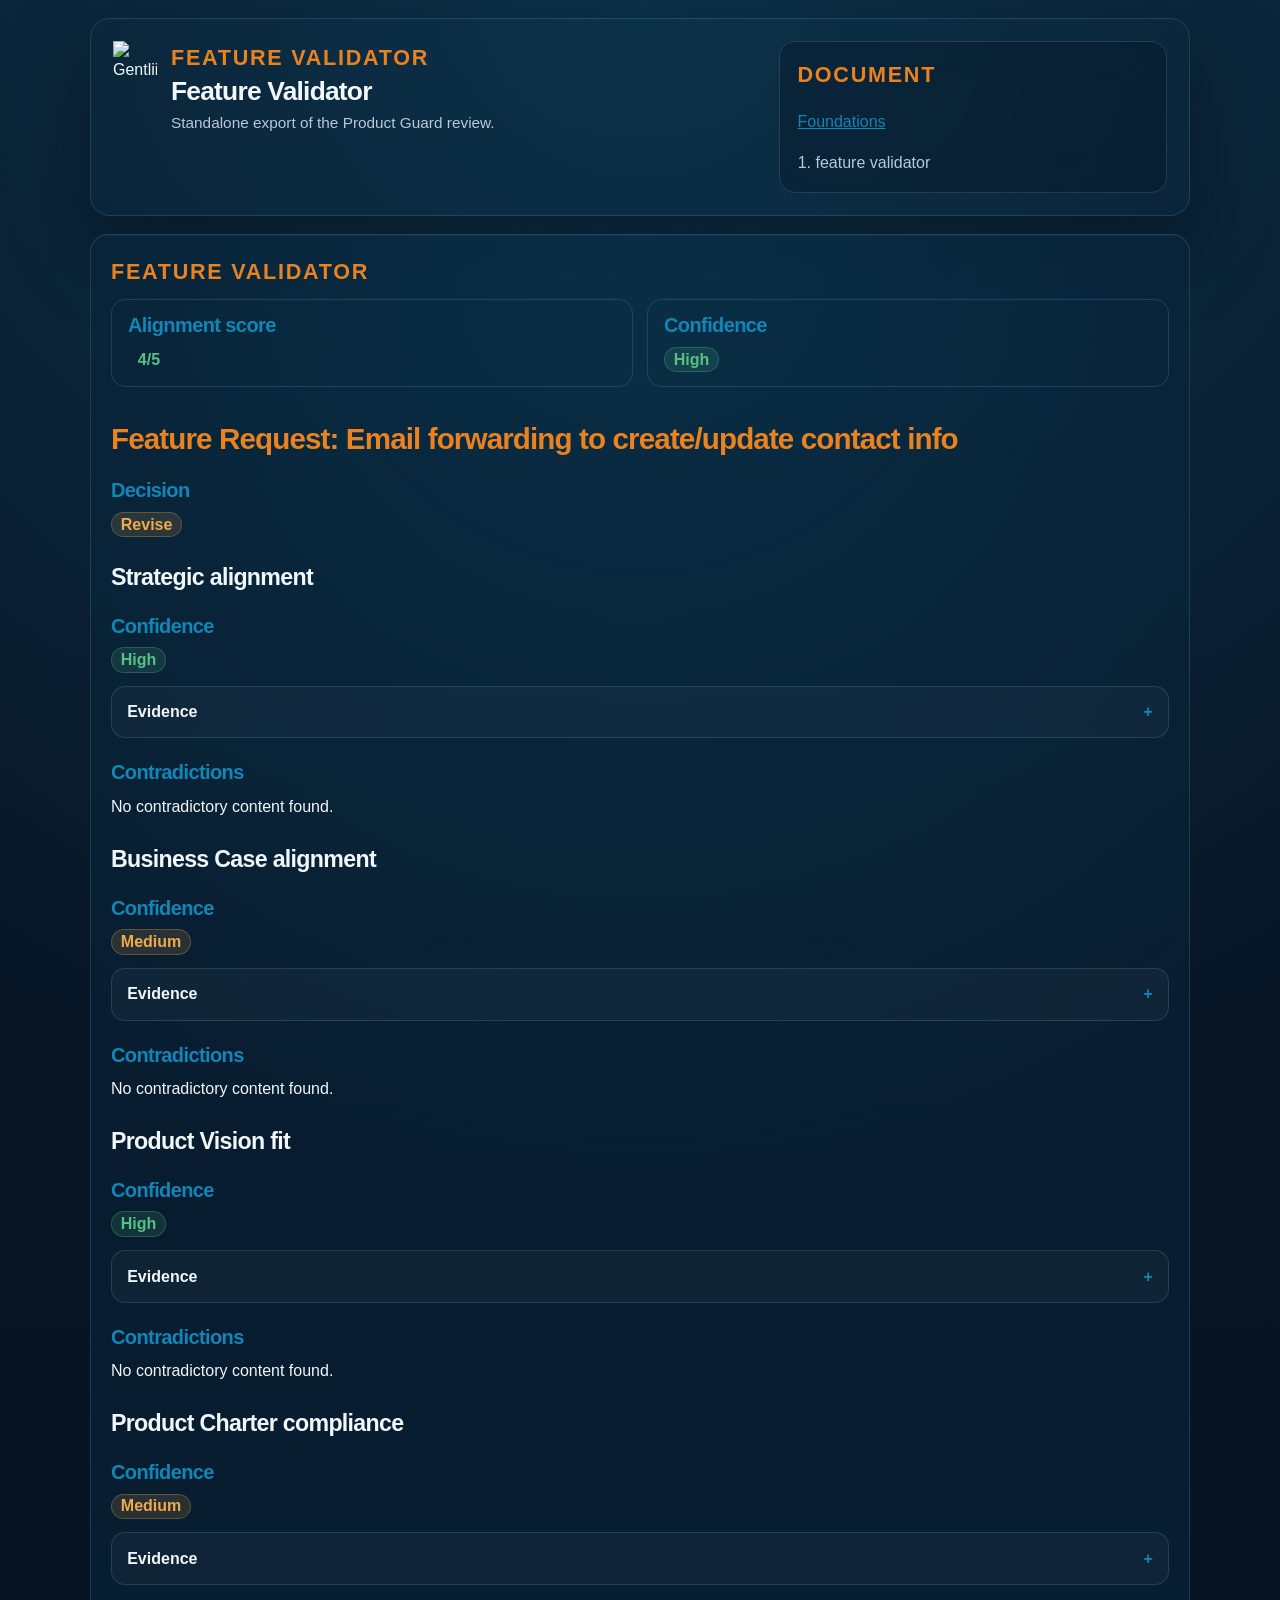
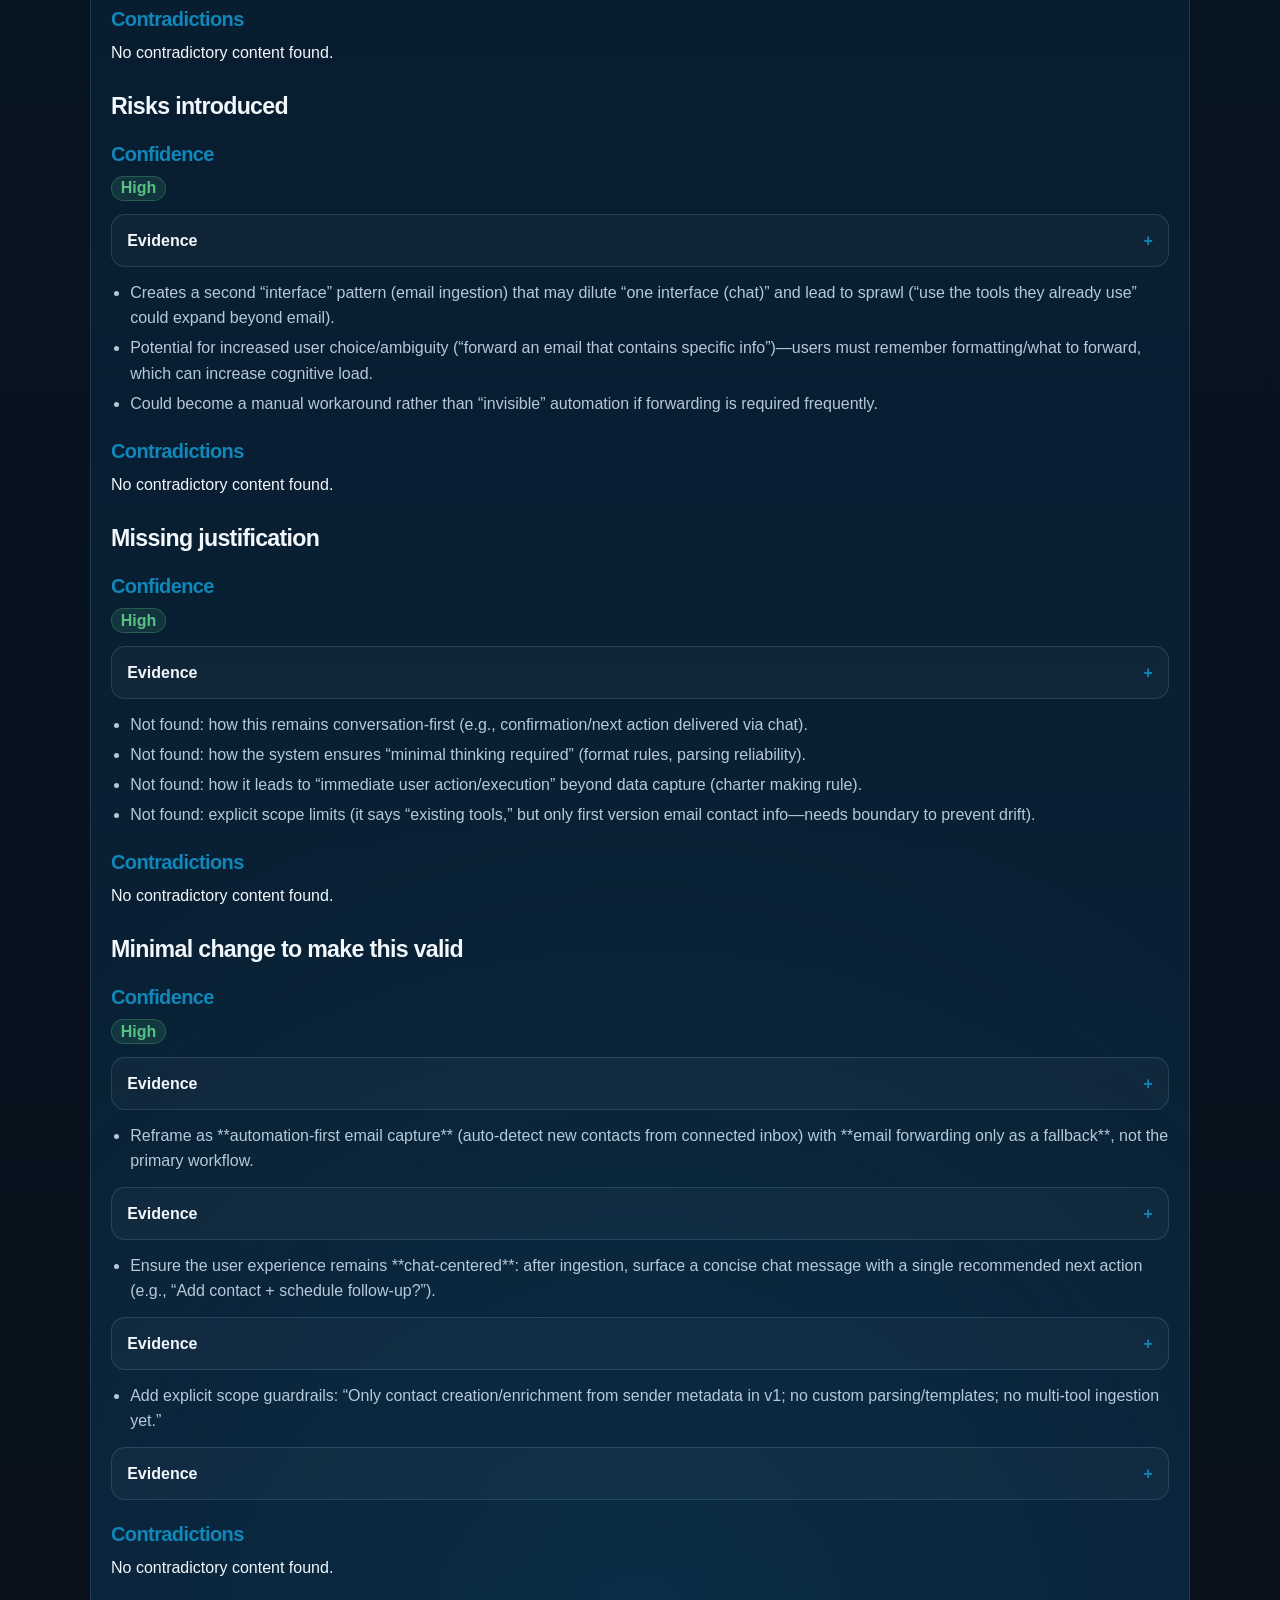
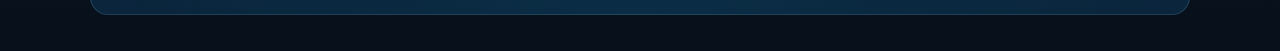
==== product-definitions/product-description/feature-validator.html @ f67a5829 "Added Feature validation" ====
<!DOCTYPE html>
<html lang="en">
<head>
  <meta charset="utf-8" />
  <meta name="viewport" content="width=device-width, initial-scale=1" />
  <title>Feature Validator</title>
  <link rel="icon" href="logo.png" />
  <link rel="stylesheet" href="styles.css" />
</head>
<body>
  <div class="app-shell">
    <header class="page-header">
      <div class="brand-block">
        <img class="brand-logo" src="logo.png" alt="Gentlii logo" />
        <div>
          <div class="brand-kicker">Feature Validator</div>
          <h1 class="brand-title">Feature Validator</h1>
          <p class="brand-subtitle">Standalone export of the Product Guard review.</p>
        </div>
      </div>
      <nav class="doc-nav" aria-label="Document navigation">
        <div class="panel-eyebrow">Document</div>
        <p><a href="index.html">Foundations</a></p>
        <ol class="doc-nav-list">
          <li><a href="#feature-validator">feature validator</a></li>
        </ol>
      </nav>
    </header>
    <main class="page">
      <section class="doc-card" id="feature-validator">
        <div class="panel-eyebrow">feature validator</div>
        <div class="doc-content">
          <div class="doc-dual-section-grid"><section class="doc-side-section"><h3>Alignment score</h3><p class="metric-line"><span class="metric-value metric-pill score-pill score-4">4/5</span></p></section><section class="doc-side-section"><h3>Confidence</h3><p class="metric-line"><span class="metric-value metric-pill metric-high">High</span></p></section></div>
          <h1>Feature Request: Email forwarding to create/update contact info</h1>
          <h3>Decision</h3>
          <p class="metric-line"><span class="metric-value metric-pill metric-medium">Revise</span></p>
          <h2>Strategic alignment</h2>
          <h3>Confidence</h3>
          <p class="metric-line"><span class="metric-value metric-pill metric-high">High</span></p>
          <details class="evidence-accordion"><summary>Evidence</summary><div class="evidence-body"><p>Strategy emphasizes “Automation by default” and removing “dashboards/navigation and manual updating,” aiming for “automatic capture/logging.” The feature enables input via an existing daily tool (email) “instead of having to go to the CRM system (and possibly login).”</p></div></details>
          <h3>Contradictions</h3>
          <p>No contradictory content found.</p>
          <h2>Business Case alignment</h2>
          <h3>Confidence</h3>
          <p class="metric-line"><span class="metric-value metric-pill metric-medium">Medium</span></p>
          <details class="evidence-accordion"><summary>Evidence</summary><div class="evidence-body"><p>Business case targets “daily usage/adoption,” “minimizes training/onboarding,” and reducing “manual/admin overhead.” Email forwarding reduces friction and avoids “after work” CRM updates by capturing contact info without logging into CRM.</p></div></details>
          <h3>Contradictions</h3>
          <p>No contradictory content found.</p>
          <h2>Product Vision fit</h2>
          <h3>Confidence</h3>
          <p class="metric-line"><span class="metric-value metric-pill metric-high">High</span></p>
          <details class="evidence-accordion"><summary>Evidence</summary><div class="evidence-body"><p>Vision includes “automatic activity capture/logging (emails, calls)” and “automation by default: zero/near-zero data entry.” Extracting “contact info from mail senders” is consistent with automatic capture from email.</p></div></details>
          <h3>Contradictions</h3>
          <p>No contradictory content found.</p>
          <h2>Product Charter compliance</h2>
          <h3>Confidence</h3>
          <p class="metric-line"><span class="metric-value metric-pill metric-medium">Medium</span></p>
          <details class="evidence-accordion"><summary>Evidence</summary><div class="evidence-body"><p>Charter says “conversation-first interface as the default/primary mode” and “One interface (chat).” Email forwarding introduces an additional interaction surface outside chat, even if it reduces friction. Charter also says “system should capture and update data without asking the user to do manual entry,” which this supports (forwarding is a lightweight action, not field-filling).</p></div></details>
          <h3>Contradictions</h3>
          <p>No contradictory content found.</p>
          <h2>Risks introduced</h2>
          <h3>Confidence</h3>
          <p class="metric-line"><span class="metric-value metric-pill metric-high">High</span></p>
          <details class="evidence-accordion"><summary>Evidence</summary><div class="evidence-body"><p>Not explicitly covered in artifacts; risks inferred from the request’s mechanism and charter boundaries.</p></div></details>
          <ul><li>Creates a second “interface” pattern (email ingestion) that may dilute “one interface (chat)” and lead to sprawl (“use the tools they already use” could expand beyond email).</li><li>Potential for increased user choice/ambiguity (“forward an email that contains specific info”)—users must remember formatting/what to forward, which can increase cognitive load.</li><li>Could become a manual workaround rather than “invisible” automation if forwarding is required frequently.</li></ul>
          <h3>Contradictions</h3>
          <p>No contradictory content found.</p>
          <h2>Missing justification</h2>
          <h3>Confidence</h3>
          <p class="metric-line"><span class="metric-value metric-pill metric-high">High</span></p>
          <details class="evidence-accordion"><summary>Evidence</summary><div class="evidence-body"><p>The request lacks details needed to confirm it reduces cognitive load and stays within boundaries:</p></div></details>
          <ul><li>Not found: how this remains conversation-first (e.g., confirmation/next action delivered via chat).</li><li>Not found: how the system ensures “minimal thinking required” (format rules, parsing reliability).</li><li>Not found: how it leads to “immediate user action/execution” beyond data capture (charter making rule).</li><li>Not found: explicit scope limits (it says “existing tools,” but only first version email contact info—needs boundary to prevent drift).</li></ul>
          <h3>Contradictions</h3>
          <p>No contradictory content found.</p>
          <h2>Minimal change to make this valid</h2>
          <h3>Confidence</h3>
          <p class="metric-line"><span class="metric-value metric-pill metric-high">High</span></p>
          <details class="evidence-accordion"><summary>Evidence</summary><div class="evidence-body"><p>Based on charter decision rules and vision features (conversation-first, actions, automation).</p></div></details>
          <ul><li>Reframe as **automation-first email capture** (auto-detect new contacts from connected inbox) with **email forwarding only as a fallback**, not the primary workflow.</li></ul>
          <details class="evidence-accordion"><summary>Evidence</summary><div class="evidence-body"><p>“Automation by default… system should just capture stuff, not ask”; “CRM becomes ‘invisible’… stays out of the way.”</p></div></details>
          <ul><li>Ensure the user experience remains **chat-centered**: after ingestion, surface a concise chat message with a single recommended next action (e.g., “Add contact + schedule follow-up?”).</li></ul>
          <details class="evidence-accordion"><summary>Evidence</summary><div class="evidence-body"><p>“One interface (chat) / One output (next action)”; “execute actions quickly via chat commands.”</p></div></details>
          <ul><li>Add explicit scope guardrails: “Only contact creation/enrichment from sender metadata in v1; no custom parsing/templates; no multi-tool ingestion yet.”</li></ul>
          <details class="evidence-accordion"><summary>Evidence</summary><div class="evidence-body"><p>“Scope discipline: ‘Not trying to boil the ocean here’”; “reduce choices.”</p></div></details>
          <h3>Contradictions</h3>
          <p>No contradictory content found.</p>
        </div>
      </section>
    </main>
  </div>
</body>
</html>
---- product-definitions/product-description/styles.css ----
:root {
  --bg: #071423;
  --surface: rgba(8, 28, 46, 0.82);
  --surface-strong: rgba(10, 34, 55, 0.96);
  --text: #f2f7fb;
  --muted: #b7c9d8;
  --accent: #1186b8ff;
  --accent-bright: #e9821f;
  --accent-soft: rgba(17, 134, 184, 0.12);
  --accent-faint: rgba(17, 134, 184, 0.08);
  --border: rgba(125, 175, 205, 0.2);
  --shadow: 0 32px 80px rgba(0, 0, 0, 0.34);
}

* {
  box-sizing: border-box;
}

html {
  scroll-behavior: smooth;
}

body {
  margin: 0;
  min-height: 100vh;
  background: #071423;
  background-image:
    radial-gradient(circle at top, rgba(17, 134, 184, 0.22), transparent 36%),
    linear-gradient(180deg, #0a1a2b 0%, #071423 42%, #08111b 100%);
  color: var(--text);
  font-family: "Söhne", "Inter", "Avenir Next", "Helvetica Neue", "Segoe UI", sans-serif;
  font: 16px/1.6 "Söhne", "Inter", "Avenir Next", "Helvetica Neue", "Segoe UI", sans-serif;
}

a {
  color: var(--accent);
}

.app-shell {
  width: min(1100px, calc(100% - 32px));
  margin: 18px auto 36px;
}

.page-header {
  display: grid;
  grid-template-columns: minmax(0, 1.5fr) minmax(240px, 0.9fr);
  gap: 18px;
  padding: 22px;
  border: 1px solid var(--border);
  border-radius: 20px;
  box-shadow: var(--shadow);
}

.brand-block {
  display: flex;
  gap: 14px;
  align-items: flex-start;
}

.brand-logo {
  width: 44px;
  height: 44px;
  flex: 0 0 44px;
  display: block;
  object-fit: contain;
}

.brand-kicker,
.panel-eyebrow {
  color: var(--accent-bright);
  font-size: 1.35rem;
  font-weight: 700;
  text-transform: uppercase;
  letter-spacing: 0.08em;
}

.brand-title {
  margin: 2px 0 6px;
  font-size: 1.65rem;
  line-height: 1.05;
  letter-spacing: -0.03em;
  font-weight: 750;
}

.brand-subtitle {
  margin: 0;
  max-width: 54ch;
  color: var(--muted);
  font-size: 0.96rem;
}

.doc-nav {
  padding: 16px 18px;
  border: 1px solid var(--border);
  border-radius: 16px;
  background: rgba(7, 20, 35, 0.32);
  backdrop-filter: blur(18px);
}

.doc-nav-list {
  margin: 10px 0 0;
  padding-left: 18px;
  display: grid;
  gap: 8px;
  color: var(--muted);
}

.doc-nav-list a {
  text-decoration: none;
  color: inherit;
}

.doc-nav-list a:hover,
.doc-nav-list a:focus-visible {
  color: var(--text);
}

.page {
  padding-top: 18px;
  display: grid;
  gap: 14px;
}

.doc-card {
  padding: 20px;
  border: 1px solid var(--border);
  border-radius: 18px;
  background:
    radial-gradient(circle at top, rgba(17, 134, 184, 0.16), transparent 32%),
    radial-gradient(circle at bottom, rgba(17, 134, 184, 0.12), transparent 28%),
    linear-gradient(180deg, var(--surface) 0%, var(--surface-strong) 100%);
  box-shadow: inset 0 1px 0 rgba(255, 255, 255, 0.04);
}

.doc-content {
  margin-top: 10px;
}

.doc-dual-section-grid {
  display: grid;
  grid-template-columns: repeat(2, minmax(0, 1fr));
  gap: 14px;
  margin: 0 0 0.82rem;
}

.doc-side-section {
  padding: 14px 16px;
  border: 1px solid var(--border);
  border-radius: 14px;
}

.doc-side-section h3 {
  margin-top: 0;
}

.doc-side-section p:last-child,
.doc-side-section ol:last-child,
.doc-side-section ul:last-child,
.doc-side-section blockquote:last-child {
  margin-bottom: 0;
}

.metric-line {
  margin: 0 0 0.82rem;
}

.score-callout {
  display: inline-flex;
  align-items: baseline;
  gap: 0.75rem;
  margin: 0 0 0.95rem;
  padding: 0.85rem 1rem;
  border: 1px solid rgba(17, 134, 184, 0.32);
  border-radius: 16px;
  background: linear-gradient(135deg, rgba(17, 134, 184, 0.16), rgba(233, 130, 31, 0.12));
  box-shadow: inset 0 1px 0 rgba(255, 255, 255, 0.05);
}

.score-label {
  color: var(--muted);
  font-size: 0.9rem;
  font-weight: 650;
  text-transform: uppercase;
  letter-spacing: 0.08em;
}

.score-value {
  font-size: 1.8rem;
  line-height: 1;
  font-weight: 780;
  letter-spacing: -0.04em;
}

.score-1,
.score-2 {
  color: #e06464;
}

.score-3 {
  color: #f0a94b;
}

.score-4,
.score-5 {
  color: #57c084;
}

.evidence-accordion {
  margin: 0 0 0.82rem;
  border: 1px solid var(--border);
  border-radius: 14px;
  background: rgba(255, 255, 255, 0.03);
  overflow: hidden;
}

.evidence-accordion summary {
  cursor: pointer;
  list-style: none;
  padding: 0.78rem 0.95rem;
  font-weight: 650;
  color: var(--text);
}

.evidence-accordion summary::-webkit-details-marker {
  display: none;
}

.evidence-accordion summary::after {
  content: "+";
  float: right;
  color: var(--accent);
  font-weight: 700;
}

.evidence-accordion[open] summary::after {
  content: "−";
}

.evidence-body {
  padding: 0 0.95rem 0.82rem;
}

.evidence-body p:last-child {
  margin-bottom: 0;
}

.metric-value {
  font-weight: 700;
}

.metric-pill {
  display: inline-flex;
  align-items: center;
  padding: 0.18rem 0.55rem;
  border-radius: 999px;
  border: 1px solid transparent;
  line-height: 1.1;
}

.metric-high {
  color: #57c084;
  background: rgba(87, 192, 132, 0.14);
  border-color: rgba(87, 192, 132, 0.28);
}

.metric-medium {
  color: #f0a94b;
  background: rgba(240, 169, 75, 0.14);
  border-color: rgba(240, 169, 75, 0.28);
}

.metric-low {
  color: #e06464;
  background: rgba(224, 100, 100, 0.14);
  border-color: rgba(224, 100, 100, 0.28);
}

.doc-content h1,
.doc-content h2,
.doc-content h3,
.doc-content h4,
.doc-content h5,
.doc-content h6 {
  margin: 1.15em 0 0.45em;
  line-height: 1.18;
  letter-spacing: -0.03em;
  font-weight: 720;
}

.doc-content h1 {
  font-size: 1.85rem;
  color: var(--accent-bright);
}

.doc-content h2 {
  font-size: 1.45rem;
}

.doc-content h3,
.doc-content h4,
.doc-content h5,
.doc-content h6 {
  font-size: 1.25rem;
  color: var(--accent);
}

.doc-content h1:first-child,
.doc-content h2:first-child,
.doc-content h3:first-child {
  margin-top: 0;
}

.doc-content p,
.doc-content ol,
.doc-content ul,
.doc-content blockquote {
  margin: 0 0 0.82rem;
}

.doc-content p {
  color: var(--text);
}

.doc-content ol,
.doc-content ul {
  padding-left: 1.2rem;
  color: var(--muted);
}

.doc-content li + li {
  margin-top: 0.28rem;
}

.doc-content blockquote {
  padding: 0.05rem 0 0.05rem 0.9rem;
  border-left: 3px solid var(--accent);
  color: var(--text);
  background: transparent;
}

.doc-content hr {
  border: 0;
  border-top: 1px solid var(--border);
  margin: 1.2rem 0;
}

@media (max-width: 860px) {
  .page-header {
    grid-template-columns: 1fr;
  }

  .app-shell {
    width: min(100% - 20px, 1100px);
    margin-top: 10px;
  }

  .doc-dual-section-grid {
    grid-template-columns: 1fr;
  }
}
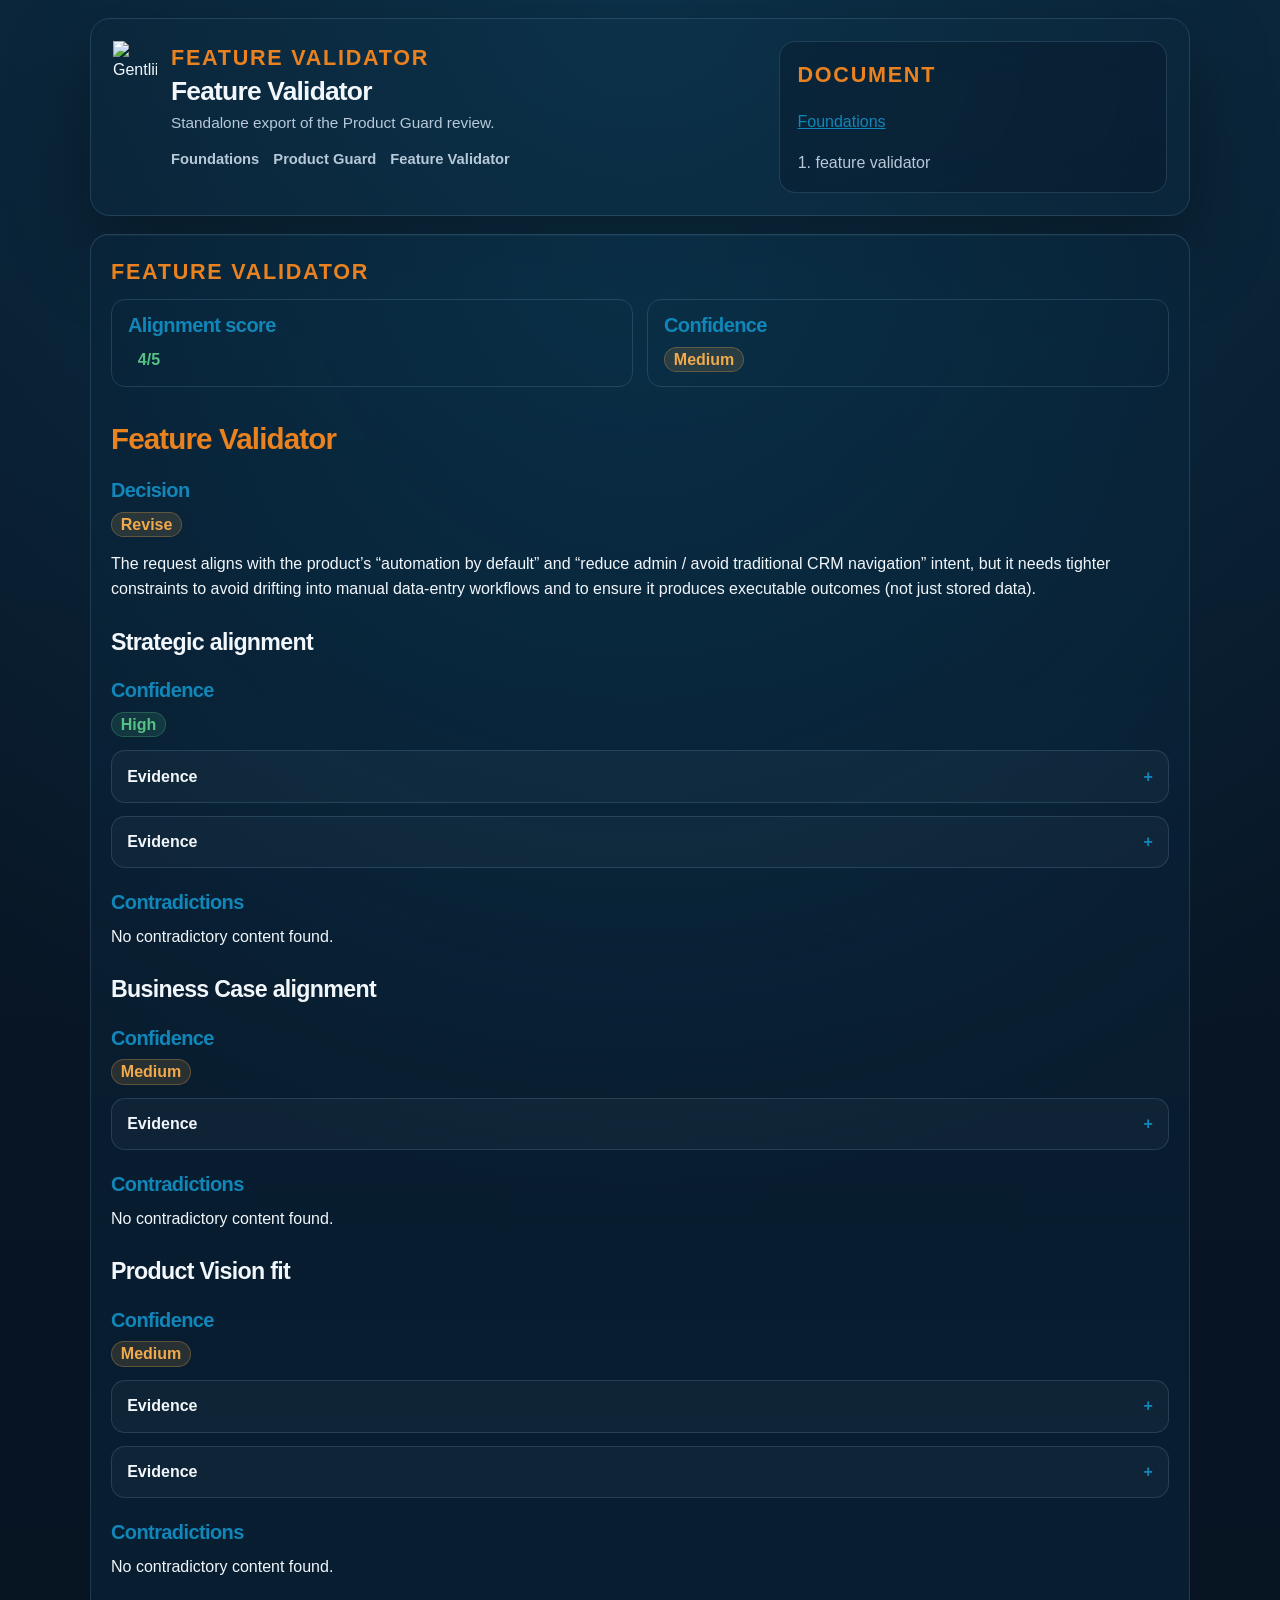
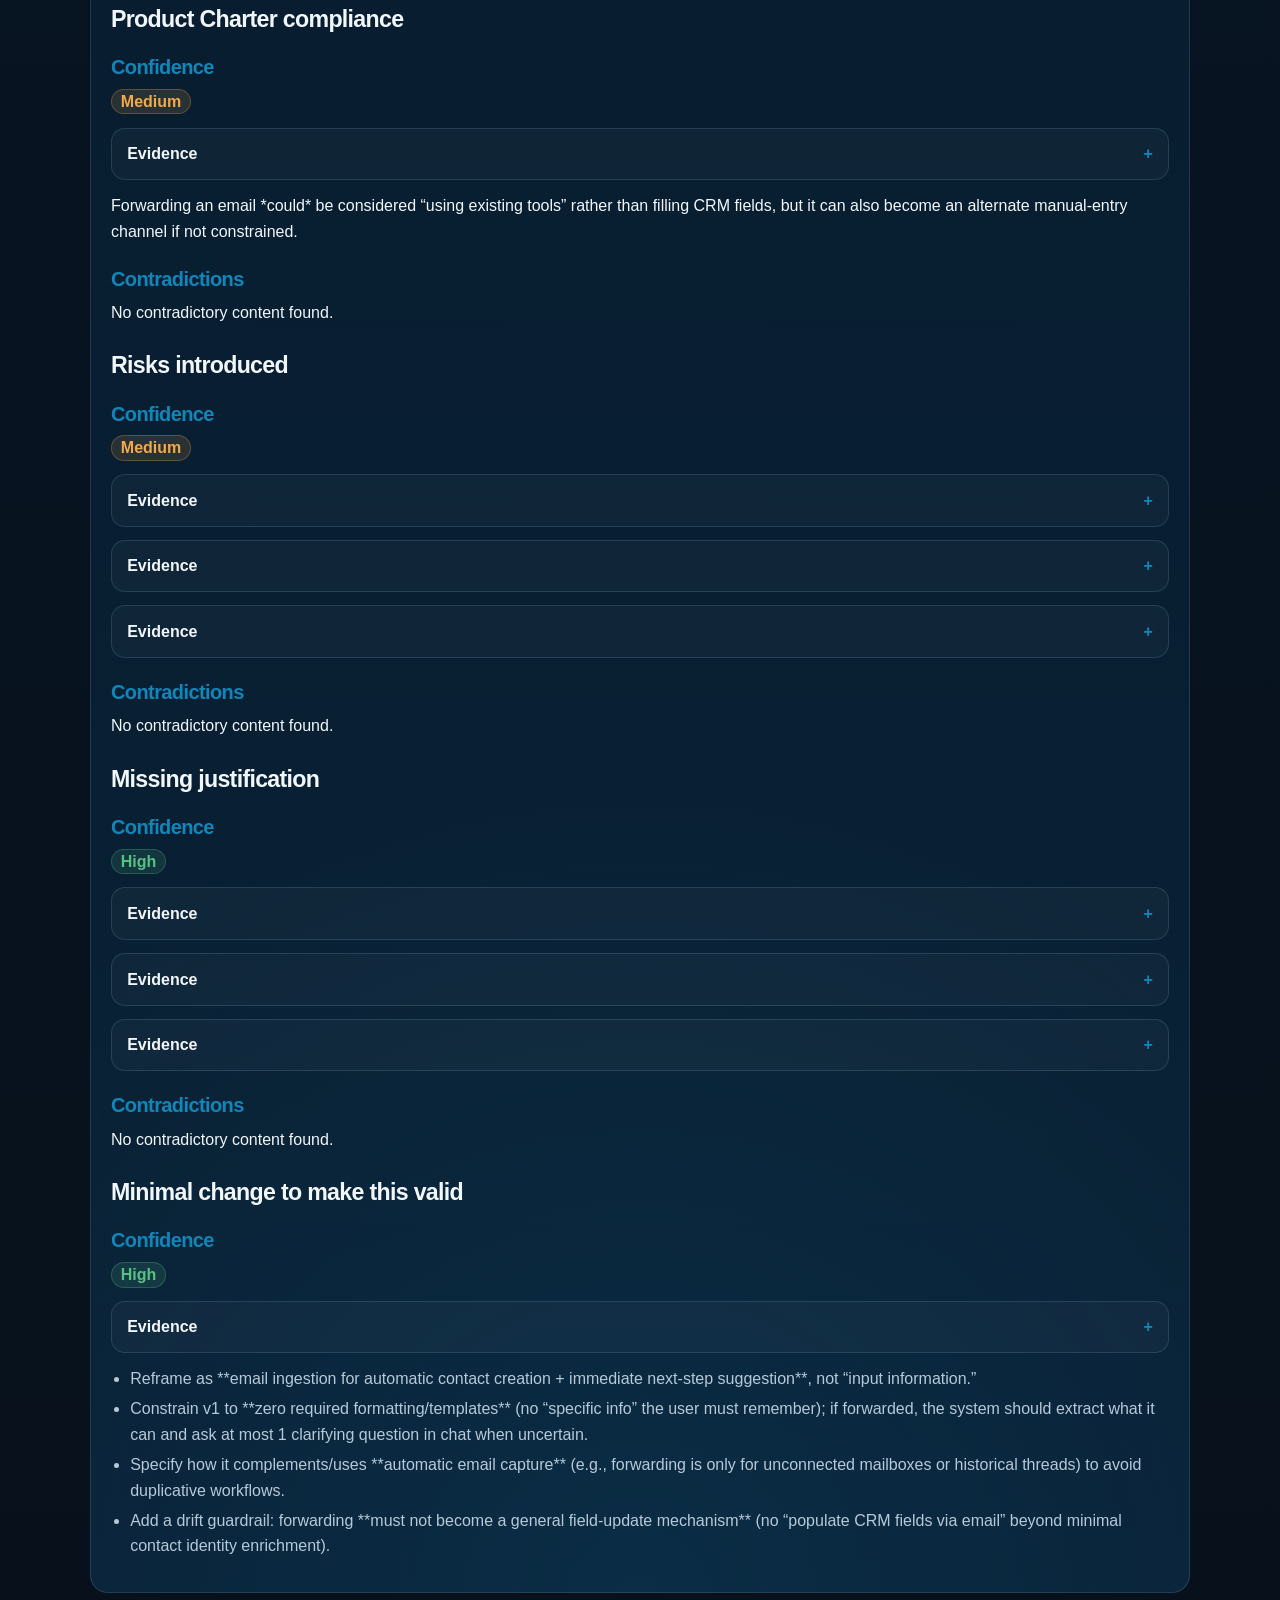
==== commit 942b4538: "Added new test file" ====
--- a/product-definitions/product-description/feature-validator.html
+++ b/product-definitions/product-description/feature-validator.html
@@ -16,6 +16,11 @@
           <div class="brand-kicker">Feature Validator</div>
           <h1 class="brand-title">Feature Validator</h1>
           <p class="brand-subtitle">Standalone export of the Product Guard review.</p>
+          <div class="brand-links" aria-label="Page links">
+            <a href="index.html">Foundations</a>
+            <a href="product-guard.html">Product Guard</a>
+            <a href="feature-validator.html">Feature Validator</a>
+          </div>
         </div>
       </div>
       <nav class="doc-nav" aria-label="Document navigation">
@@ -30,60 +35,59 @@
       <section class="doc-card" id="feature-validator">
         <div class="panel-eyebrow">feature validator</div>
         <div class="doc-content">
-          <div class="doc-dual-section-grid"><section class="doc-side-section"><h3>Alignment score</h3><p class="metric-line"><span class="metric-value metric-pill score-pill score-4">4/5</span></p></section><section class="doc-side-section"><h3>Confidence</h3><p class="metric-line"><span class="metric-value metric-pill metric-high">High</span></p></section></div>
-          <h1>Feature Request: Email forwarding to create/update contact info</h1>
+          <div class="doc-dual-section-grid"><section class="doc-side-section"><h3>Alignment score</h3><p class="metric-line"><span class="metric-value metric-pill score-pill score-4">4/5</span></p></section><section class="doc-side-section"><h3>Confidence</h3><p class="metric-line"><span class="metric-value metric-pill metric-medium">Medium</span></p></section></div>
+          <h1>Feature Validator</h1>
           <h3>Decision</h3>
           <p class="metric-line"><span class="metric-value metric-pill metric-medium">Revise</span></p>
+          <p>The request aligns with the product’s “automation by default” and “reduce admin / avoid traditional CRM navigation” intent, but it needs tighter constraints to avoid drifting into manual data-entry workflows and to ensure it produces executable outcomes (not just stored data).</p>
           <h2>Strategic alignment</h2>
           <h3>Confidence</h3>
           <p class="metric-line"><span class="metric-value metric-pill metric-high">High</span></p>
-          <details class="evidence-accordion"><summary>Evidence</summary><div class="evidence-body"><p>Strategy emphasizes “Automation by default” and removing “dashboards/navigation and manual updating,” aiming for “automatic capture/logging.” The feature enables input via an existing daily tool (email) “instead of having to go to the CRM system (and possibly login).”</p></div></details>
+          <details class="evidence-accordion"><summary>Evidence</summary><div class="evidence-body"><p>Mission/value proposition emphasize reducing admin and making CRM “invisible” via automatic capture and minimal navigation: “Replace complex… CRM… with a conversational system… reducing cognitive load” and “automatic logging of emails / calls” and “pipeline updates happening in the background.”</p></div></details>
+          <details class="evidence-accordion"><summary>Evidence</summary><div class="evidence-body"><p>Feature request reduces needing to “go to the CRM system (and possibly login)” by forwarding an email to capture contact info.</p></div></details>
           <h3>Contradictions</h3>
           <p>No contradictory content found.</p>
           <h2>Business Case alignment</h2>
           <h3>Confidence</h3>
           <p class="metric-line"><span class="metric-value metric-pill metric-medium">Medium</span></p>
-          <details class="evidence-accordion"><summary>Evidence</summary><div class="evidence-body"><p>Business case targets “daily usage/adoption,” “minimizes training/onboarding,” and reducing “manual/admin overhead.” Email forwarding reduces friction and avoids “after work” CRM updates by capturing contact info without logging into CRM.</p></div></details>
+          <details class="evidence-accordion"><summary>Evidence</summary><div class="evidence-body"><p>Expected value depends on “reducing CRM fatigue,” “increase daily adoption,” and “automatic capture/logging (emails, calls).” Email-forward ingestion supports capture and reduces friction, but the request doesn’t connect to adoption metrics or execution speed explicitly.</p></div></details>
           <h3>Contradictions</h3>
           <p>No contradictory content found.</p>
           <h2>Product Vision fit</h2>
           <h3>Confidence</h3>
-          <p class="metric-line"><span class="metric-value metric-pill metric-high">High</span></p>
-          <details class="evidence-accordion"><summary>Evidence</summary><div class="evidence-body"><p>Vision includes “automatic activity capture/logging (emails, calls)” and “automation by default: zero/near-zero data entry.” Extracting “contact info from mail senders” is consistent with automatic capture from email.</p></div></details>
+          <p class="metric-line"><span class="metric-value metric-pill metric-medium">Medium</span></p>
+          <details class="evidence-accordion"><summary>Evidence</summary><div class="evidence-body"><p>Vision features include “Automatic activity capture/logging (emails, calls)” and reducing manual updating; email-based capture is consistent with that direction.</p></div></details>
+          <details class="evidence-accordion"><summary>Evidence</summary><div class="evidence-body"><p>However, the vision emphasizes “next best action” and “fast execution,” while the request is framed as “input information” and only “take contact info,” with no action/output described.</p></div></details>
           <h3>Contradictions</h3>
           <p>No contradictory content found.</p>
           <h2>Product Charter compliance</h2>
           <h3>Confidence</h3>
           <p class="metric-line"><span class="metric-value metric-pill metric-medium">Medium</span></p>
-          <details class="evidence-accordion"><summary>Evidence</summary><div class="evidence-body"><p>Charter says “conversation-first interface as the default/primary mode” and “One interface (chat).” Email forwarding introduces an additional interaction surface outside chat, even if it reduces friction. Charter also says “system should capture and update data without asking the user to do manual entry,” which this supports (forwarding is a lightweight action, not field-filling).</p></div></details>
+          <details class="evidence-accordion"><summary>Evidence</summary><div class="evidence-body"><p>Charter boundaries: “Not a place for manual data entry (fields)” and “Automation by default… capture/log/update in the background; user data entry is treated as a failure state.”</p></div></details>
+          <p>Forwarding an email *could* be considered “using existing tools” rather than filling CRM fields, but it can also become an alternate manual-entry channel if not constrained.</p>
           <h3>Contradictions</h3>
           <p>No contradictory content found.</p>
           <h2>Risks introduced</h2>
           <h3>Confidence</h3>
-          <p class="metric-line"><span class="metric-value metric-pill metric-high">High</span></p>
-          <details class="evidence-accordion"><summary>Evidence</summary><div class="evidence-body"><p>Not explicitly covered in artifacts; risks inferred from the request’s mechanism and charter boundaries.</p></div></details>
-          <ul><li>Creates a second “interface” pattern (email ingestion) that may dilute “one interface (chat)” and lead to sprawl (“use the tools they already use” could expand beyond email).</li><li>Potential for increased user choice/ambiguity (“forward an email that contains specific info”)—users must remember formatting/what to forward, which can increase cognitive load.</li><li>Could become a manual workaround rather than “invisible” automation if forwarding is required frequently.</li></ul>
+          <p class="metric-line"><span class="metric-value metric-pill metric-medium">Medium</span></p>
+          <details class="evidence-accordion"><summary>Evidence</summary><div class="evidence-body"><p>Risk of becoming a “manual data entry” workaround (users forwarding structured emails to populate CRM), conflicting with “zero/near-zero data entry.”</p></div></details>
+          <details class="evidence-accordion"><summary>Evidence</summary><div class="evidence-body"><p>Risk of increasing complexity/training (“forward an email that contains specific info”) conflicting with “Training required is treated as a product failure signal.”</p></div></details>
+          <details class="evidence-accordion"><summary>Evidence</summary><div class="evidence-body"><p>Potential drift from “One interface (chat) One output (next action)” if this becomes a separate ingestion workflow without action output.</p></div></details>
           <h3>Contradictions</h3>
           <p>No contradictory content found.</p>
           <h2>Missing justification</h2>
           <h3>Confidence</h3>
           <p class="metric-line"><span class="metric-value metric-pill metric-high">High</span></p>
-          <details class="evidence-accordion"><summary>Evidence</summary><div class="evidence-body"><p>The request lacks details needed to confirm it reduces cognitive load and stays within boundaries:</p></div></details>
-          <ul><li>Not found: how this remains conversation-first (e.g., confirmation/next action delivered via chat).</li><li>Not found: how the system ensures “minimal thinking required” (format rules, parsing reliability).</li><li>Not found: how it leads to “immediate user action/execution” beyond data capture (charter making rule).</li><li>Not found: explicit scope limits (it says “existing tools,” but only first version email contact info—needs boundary to prevent drift).</li></ul>
+          <details class="evidence-accordion"><summary>Evidence</summary><div class="evidence-body"><p>Not found: how this leads to “immediate action” or “next best action” (a charter making rule: “Accept features only if they help users take immediate action.”).</p></div></details>
+          <details class="evidence-accordion"><summary>Evidence</summary><div class="evidence-body"><p>Not found: whether this replaces or complements automatic email capture/logging already planned (“automatic logging of emails/calls”).</p></div></details>
+          <details class="evidence-accordion"><summary>Evidence</summary><div class="evidence-body"><p>Not found: boundaries to prevent “specific info” templates and ongoing manual CRM population.</p></div></details>
           <h3>Contradictions</h3>
           <p>No contradictory content found.</p>
           <h2>Minimal change to make this valid</h2>
           <h3>Confidence</h3>
           <p class="metric-line"><span class="metric-value metric-pill metric-high">High</span></p>
-          <details class="evidence-accordion"><summary>Evidence</summary><div class="evidence-body"><p>Based on charter decision rules and vision features (conversation-first, actions, automation).</p></div></details>
-          <ul><li>Reframe as **automation-first email capture** (auto-detect new contacts from connected inbox) with **email forwarding only as a fallback**, not the primary workflow.</li></ul>
-          <details class="evidence-accordion"><summary>Evidence</summary><div class="evidence-body"><p>“Automation by default… system should just capture stuff, not ask”; “CRM becomes ‘invisible’… stays out of the way.”</p></div></details>
-          <ul><li>Ensure the user experience remains **chat-centered**: after ingestion, surface a concise chat message with a single recommended next action (e.g., “Add contact + schedule follow-up?”).</li></ul>
-          <details class="evidence-accordion"><summary>Evidence</summary><div class="evidence-body"><p>“One interface (chat) / One output (next action)”; “execute actions quickly via chat commands.”</p></div></details>
-          <ul><li>Add explicit scope guardrails: “Only contact creation/enrichment from sender metadata in v1; no custom parsing/templates; no multi-tool ingestion yet.”</li></ul>
-          <details class="evidence-accordion"><summary>Evidence</summary><div class="evidence-body"><p>“Scope discipline: ‘Not trying to boil the ocean here’”; “reduce choices.”</p></div></details>
-          <h3>Contradictions</h3>
-          <p>No contradictory content found.</p>
+          <details class="evidence-accordion"><summary>Evidence</summary><div class="evidence-body"><p>Charter requires action-orientation and low cognitive load; revise to ensure this ingestion triggers actions and stays “automation-first.”</p></div></details>
+          <ul><li>Reframe as **email ingestion for automatic contact creation + immediate next-step suggestion**, not “input information.”</li><li>Constrain v1 to **zero required formatting/templates** (no “specific info” the user must remember); if forwarded, the system should extract what it can and ask at most 1 clarifying question in chat when uncertain.</li><li>Specify how it complements/uses **automatic email capture** (e.g., forwarding is only for unconnected mailboxes or historical threads) to avoid duplicative workflows.</li><li>Add a drift guardrail: forwarding **must not become a general field-update mechanism** (no “populate CRM fields via email” beyond minimal contact identity enrichment).</li></ul>
         </div>
       </section>
     </main>
--- a/product-definitions/product-description/styles.css
+++ b/product-definitions/product-description/styles.css
@@ -89,6 +89,25 @@
   font-size: 0.96rem;
 }
 
+.brand-links {
+  margin-top: 12px;
+  display: flex;
+  flex-wrap: wrap;
+  gap: 10px 14px;
+}
+
+.brand-links a {
+  text-decoration: none;
+  color: var(--muted);
+  font-size: 0.92rem;
+  font-weight: 650;
+}
+
+.brand-links a:hover,
+.brand-links a:focus-visible {
+  color: var(--text);
+}
+
 .doc-nav {
   padding: 16px 18px;
   border: 1px solid var(--border);
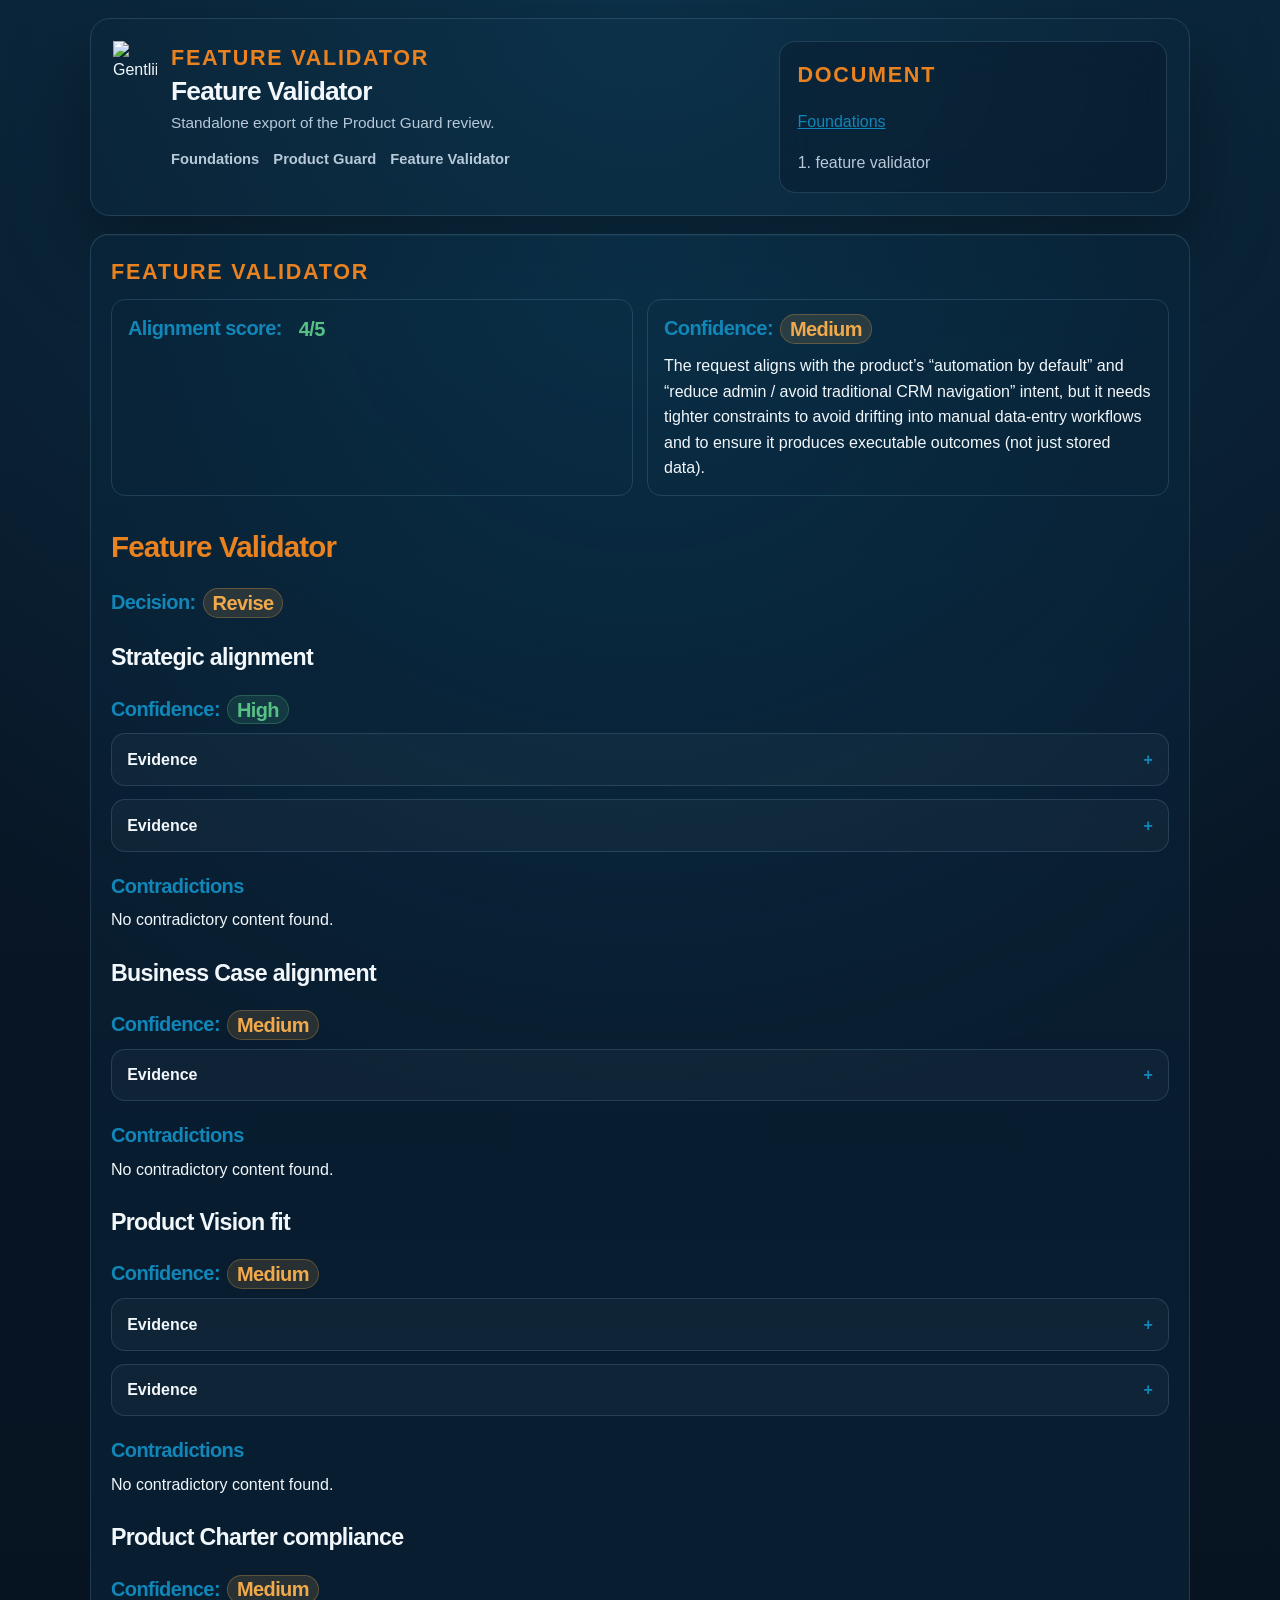
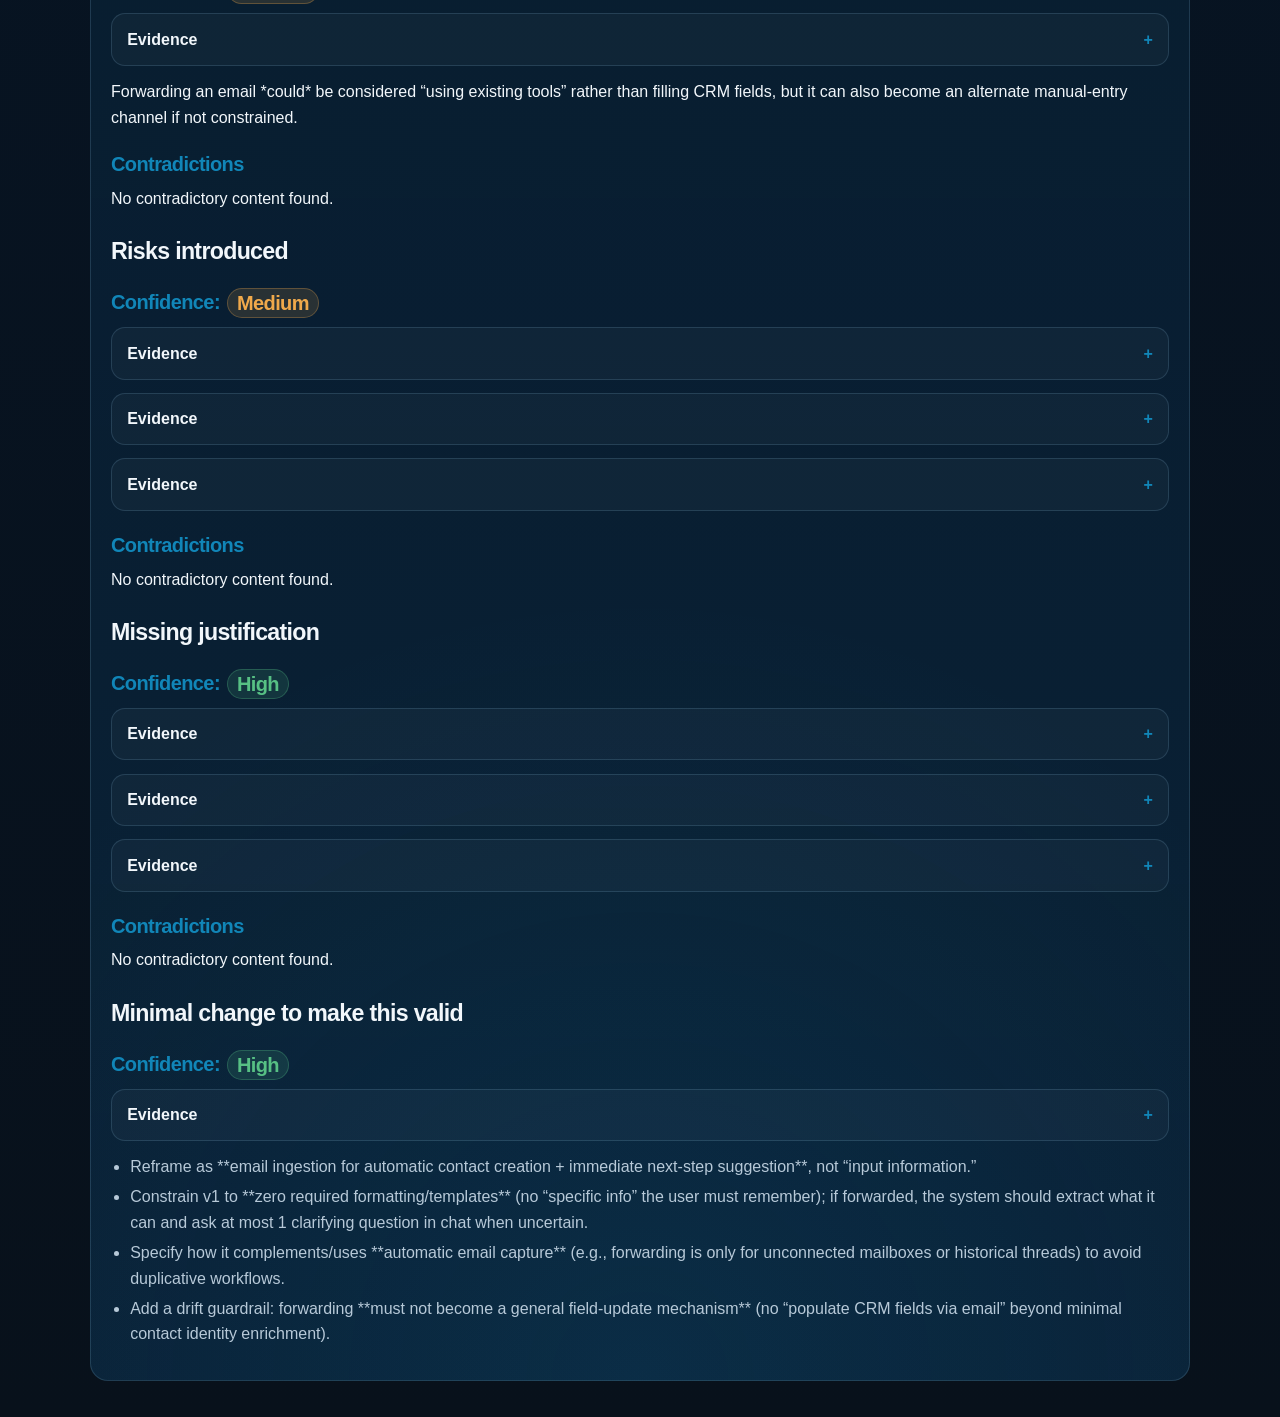
==== commit feef83bb: "Changed the feature validation to suggestive" ====
--- a/product-definitions/product-description/feature-validator.html
+++ b/product-definitions/product-description/feature-validator.html
@@ -35,57 +35,48 @@
       <section class="doc-card" id="feature-validator">
         <div class="panel-eyebrow">feature validator</div>
         <div class="doc-content">
-          <div class="doc-dual-section-grid"><section class="doc-side-section"><h3>Alignment score</h3><p class="metric-line"><span class="metric-value metric-pill score-pill score-4">4/5</span></p></section><section class="doc-side-section"><h3>Confidence</h3><p class="metric-line"><span class="metric-value metric-pill metric-medium">Medium</span></p></section></div>
+          <div class="doc-dual-section-grid"><section class="doc-side-section"><h3 class="metric-heading">Alignment score: <span class="metric-value metric-pill score-pill score-4">4/5</span></h3></section><section class="doc-side-section"><h3 class="metric-heading">Confidence: <span class="metric-value metric-pill metric-medium">Medium</span></h3><p>The request aligns with the product’s “automation by default” and “reduce admin / avoid traditional CRM navigation” intent, but it needs tighter constraints to avoid drifting into manual data-entry workflows and to ensure it produces executable outcomes (not just stored data).</p></section></div>
           <h1>Feature Validator</h1>
-          <h3>Decision</h3>
-          <p class="metric-line"><span class="metric-value metric-pill metric-medium">Revise</span></p>
-          <p>The request aligns with the product’s “automation by default” and “reduce admin / avoid traditional CRM navigation” intent, but it needs tighter constraints to avoid drifting into manual data-entry workflows and to ensure it produces executable outcomes (not just stored data).</p>
+          <h3 class="metric-heading">Decision: <span class="metric-value metric-pill metric-medium">Revise</span></h3>
           <h2>Strategic alignment</h2>
-          <h3>Confidence</h3>
-          <p class="metric-line"><span class="metric-value metric-pill metric-high">High</span></p>
+          <h3 class="metric-heading">Confidence: <span class="metric-value metric-pill metric-high">High</span></h3>
           <details class="evidence-accordion"><summary>Evidence</summary><div class="evidence-body"><p>Mission/value proposition emphasize reducing admin and making CRM “invisible” via automatic capture and minimal navigation: “Replace complex… CRM… with a conversational system… reducing cognitive load” and “automatic logging of emails / calls” and “pipeline updates happening in the background.”</p></div></details>
           <details class="evidence-accordion"><summary>Evidence</summary><div class="evidence-body"><p>Feature request reduces needing to “go to the CRM system (and possibly login)” by forwarding an email to capture contact info.</p></div></details>
           <h3>Contradictions</h3>
           <p>No contradictory content found.</p>
           <h2>Business Case alignment</h2>
-          <h3>Confidence</h3>
-          <p class="metric-line"><span class="metric-value metric-pill metric-medium">Medium</span></p>
+          <h3 class="metric-heading">Confidence: <span class="metric-value metric-pill metric-medium">Medium</span></h3>
           <details class="evidence-accordion"><summary>Evidence</summary><div class="evidence-body"><p>Expected value depends on “reducing CRM fatigue,” “increase daily adoption,” and “automatic capture/logging (emails, calls).” Email-forward ingestion supports capture and reduces friction, but the request doesn’t connect to adoption metrics or execution speed explicitly.</p></div></details>
           <h3>Contradictions</h3>
           <p>No contradictory content found.</p>
           <h2>Product Vision fit</h2>
-          <h3>Confidence</h3>
-          <p class="metric-line"><span class="metric-value metric-pill metric-medium">Medium</span></p>
+          <h3 class="metric-heading">Confidence: <span class="metric-value metric-pill metric-medium">Medium</span></h3>
           <details class="evidence-accordion"><summary>Evidence</summary><div class="evidence-body"><p>Vision features include “Automatic activity capture/logging (emails, calls)” and reducing manual updating; email-based capture is consistent with that direction.</p></div></details>
           <details class="evidence-accordion"><summary>Evidence</summary><div class="evidence-body"><p>However, the vision emphasizes “next best action” and “fast execution,” while the request is framed as “input information” and only “take contact info,” with no action/output described.</p></div></details>
           <h3>Contradictions</h3>
           <p>No contradictory content found.</p>
           <h2>Product Charter compliance</h2>
-          <h3>Confidence</h3>
-          <p class="metric-line"><span class="metric-value metric-pill metric-medium">Medium</span></p>
+          <h3 class="metric-heading">Confidence: <span class="metric-value metric-pill metric-medium">Medium</span></h3>
           <details class="evidence-accordion"><summary>Evidence</summary><div class="evidence-body"><p>Charter boundaries: “Not a place for manual data entry (fields)” and “Automation by default… capture/log/update in the background; user data entry is treated as a failure state.”</p></div></details>
           <p>Forwarding an email *could* be considered “using existing tools” rather than filling CRM fields, but it can also become an alternate manual-entry channel if not constrained.</p>
           <h3>Contradictions</h3>
           <p>No contradictory content found.</p>
           <h2>Risks introduced</h2>
-          <h3>Confidence</h3>
-          <p class="metric-line"><span class="metric-value metric-pill metric-medium">Medium</span></p>
+          <h3 class="metric-heading">Confidence: <span class="metric-value metric-pill metric-medium">Medium</span></h3>
           <details class="evidence-accordion"><summary>Evidence</summary><div class="evidence-body"><p>Risk of becoming a “manual data entry” workaround (users forwarding structured emails to populate CRM), conflicting with “zero/near-zero data entry.”</p></div></details>
           <details class="evidence-accordion"><summary>Evidence</summary><div class="evidence-body"><p>Risk of increasing complexity/training (“forward an email that contains specific info”) conflicting with “Training required is treated as a product failure signal.”</p></div></details>
           <details class="evidence-accordion"><summary>Evidence</summary><div class="evidence-body"><p>Potential drift from “One interface (chat) One output (next action)” if this becomes a separate ingestion workflow without action output.</p></div></details>
           <h3>Contradictions</h3>
           <p>No contradictory content found.</p>
           <h2>Missing justification</h2>
-          <h3>Confidence</h3>
-          <p class="metric-line"><span class="metric-value metric-pill metric-high">High</span></p>
+          <h3 class="metric-heading">Confidence: <span class="metric-value metric-pill metric-high">High</span></h3>
           <details class="evidence-accordion"><summary>Evidence</summary><div class="evidence-body"><p>Not found: how this leads to “immediate action” or “next best action” (a charter making rule: “Accept features only if they help users take immediate action.”).</p></div></details>
           <details class="evidence-accordion"><summary>Evidence</summary><div class="evidence-body"><p>Not found: whether this replaces or complements automatic email capture/logging already planned (“automatic logging of emails/calls”).</p></div></details>
           <details class="evidence-accordion"><summary>Evidence</summary><div class="evidence-body"><p>Not found: boundaries to prevent “specific info” templates and ongoing manual CRM population.</p></div></details>
           <h3>Contradictions</h3>
           <p>No contradictory content found.</p>
           <h2>Minimal change to make this valid</h2>
-          <h3>Confidence</h3>
-          <p class="metric-line"><span class="metric-value metric-pill metric-high">High</span></p>
+          <h3 class="metric-heading">Confidence: <span class="metric-value metric-pill metric-high">High</span></h3>
           <details class="evidence-accordion"><summary>Evidence</summary><div class="evidence-body"><p>Charter requires action-orientation and low cognitive load; revise to ensure this ingestion triggers actions and stays “automation-first.”</p></div></details>
           <ul><li>Reframe as **email ingestion for automatic contact creation + immediate next-step suggestion**, not “input information.”</li><li>Constrain v1 to **zero required formatting/templates** (no “specific info” the user must remember); if forwarded, the system should extract what it can and ask at most 1 clarifying question in chat when uncertain.</li><li>Specify how it complements/uses **automatic email capture** (e.g., forwarding is only for unconnected mailboxes or historical threads) to avoid duplicative workflows.</li><li>Add a drift guardrail: forwarding **must not become a general field-update mechanism** (no “populate CRM fields via email” beyond minimal contact identity enrichment).</li></ul>
         </div>
--- a/product-definitions/product-description/styles.css
+++ b/product-definitions/product-description/styles.css
@@ -183,6 +183,13 @@
   margin: 0 0 0.82rem;
 }
 
+.metric-heading {
+  display: flex;
+  align-items: center;
+  gap: 0.45rem;
+  flex-wrap: wrap;
+}
+
 .score-callout {
   display: inline-flex;
   align-items: baseline;
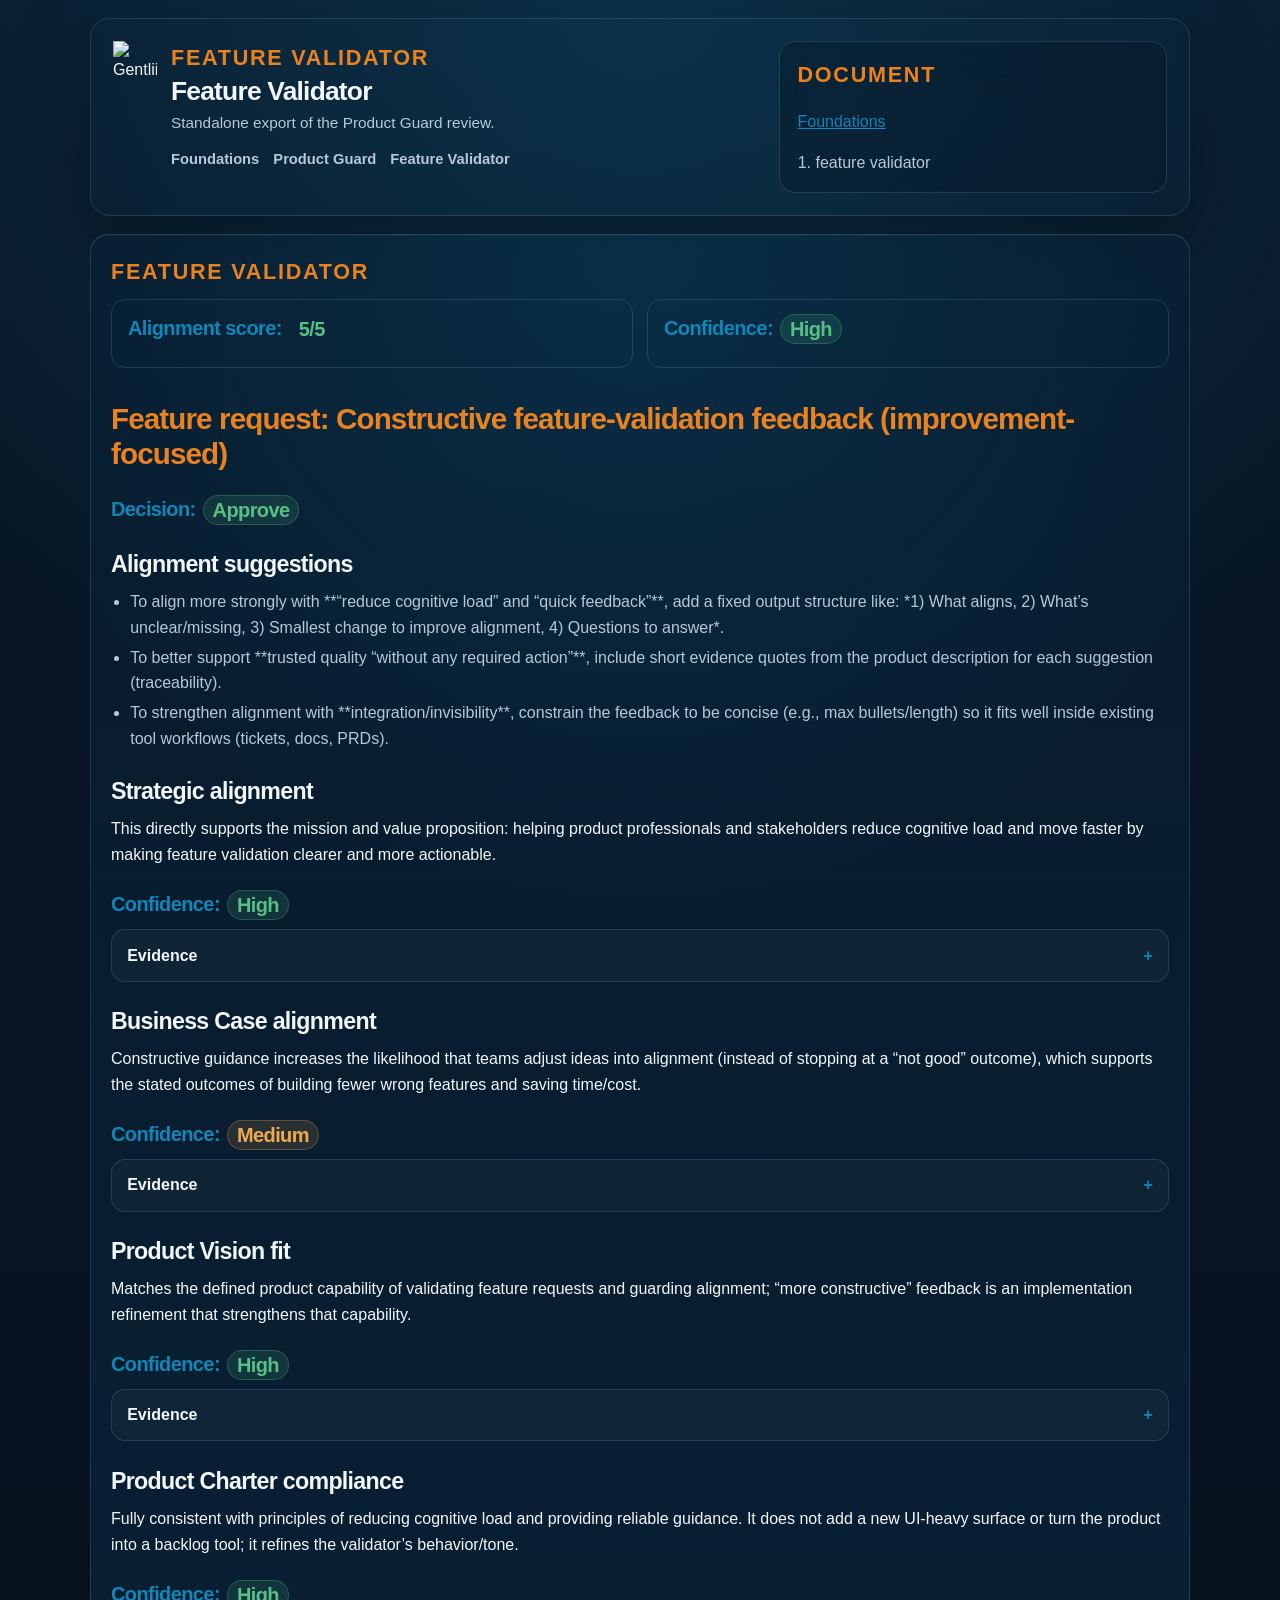
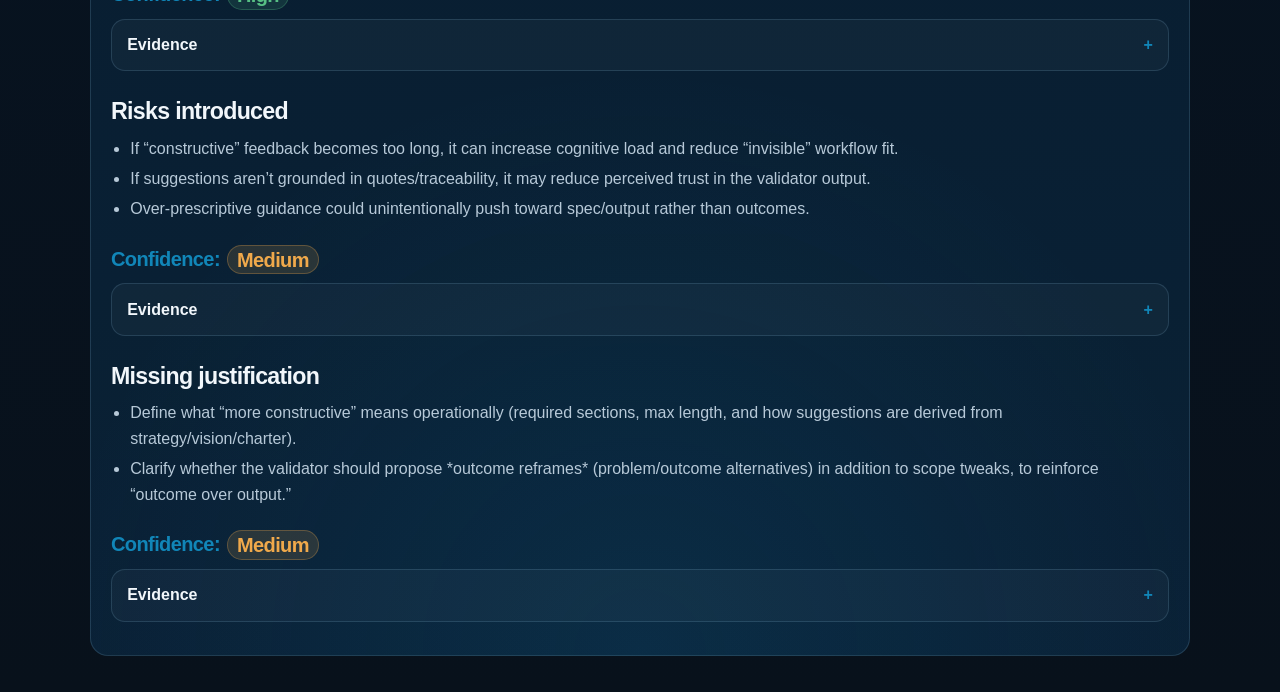
==== commit ed9df3d9: "Updated testfile" ====
--- a/product-definitions/product-description/feature-validator.html
+++ b/product-definitions/product-description/feature-validator.html
@@ -35,50 +35,35 @@
       <section class="doc-card" id="feature-validator">
         <div class="panel-eyebrow">feature validator</div>
         <div class="doc-content">
-          <div class="doc-dual-section-grid"><section class="doc-side-section"><h3 class="metric-heading">Alignment score: <span class="metric-value metric-pill score-pill score-4">4/5</span></h3></section><section class="doc-side-section"><h3 class="metric-heading">Confidence: <span class="metric-value metric-pill metric-medium">Medium</span></h3><p>The request aligns with the product’s “automation by default” and “reduce admin / avoid traditional CRM navigation” intent, but it needs tighter constraints to avoid drifting into manual data-entry workflows and to ensure it produces executable outcomes (not just stored data).</p></section></div>
-          <h1>Feature Validator</h1>
-          <h3 class="metric-heading">Decision: <span class="metric-value metric-pill metric-medium">Revise</span></h3>
+          <div class="doc-dual-section-grid"><section class="doc-side-section"><h3 class="metric-heading">Alignment score: <span class="metric-value metric-pill score-pill score-5">5/5</span></h3></section><section class="doc-side-section"><h3 class="metric-heading">Confidence: <span class="metric-value metric-pill metric-high">High</span></h3></section></div>
+          <h1>Feature request: Constructive feature-validation feedback (improvement-focused)</h1>
+          <h3 class="metric-heading">Decision: <span class="metric-value metric-pill metric-high">Approve</span></h3>
+          <h2>Alignment suggestions</h2>
+          <ul><li>To align more strongly with **“reduce cognitive load” and “quick feedback”**, add a fixed output structure like: *1) What aligns, 2) What’s unclear/missing, 3) Smallest change to improve alignment, 4) Questions to answer*.</li><li>To better support **trusted quality “without any required action”**, include short evidence quotes from the product description for each suggestion (traceability).</li><li>To strengthen alignment with **integration/invisibility**, constrain the feedback to be concise (e.g., max bullets/length) so it fits well inside existing tool workflows (tickets, docs, PRDs).</li></ul>
           <h2>Strategic alignment</h2>
+          <p>This directly supports the mission and value proposition: helping product professionals and stakeholders reduce cognitive load and move faster by making feature validation clearer and more actionable.</p>
           <h3 class="metric-heading">Confidence: <span class="metric-value metric-pill metric-high">High</span></h3>
-          <details class="evidence-accordion"><summary>Evidence</summary><div class="evidence-body"><p>Mission/value proposition emphasize reducing admin and making CRM “invisible” via automatic capture and minimal navigation: “Replace complex… CRM… with a conversational system… reducing cognitive load” and “automatic logging of emails / calls” and “pipeline updates happening in the background.”</p></div></details>
-          <details class="evidence-accordion"><summary>Evidence</summary><div class="evidence-body"><p>Feature request reduces needing to “go to the CRM system (and possibly login)” by forwarding an email to capture contact info.</p></div></details>
-          <h3>Contradictions</h3>
-          <p>No contradictory content found.</p>
+          <details class="evidence-accordion"><summary>Evidence</summary><div class="evidence-body"><p>“reduce cognitive load… enable faster value delivery”; “validate feature requests against the product description”; “give clarity and quick feedback”; “stakeholders a way to quickly verify a feature requests possibility.”</p></div></details>
           <h2>Business Case alignment</h2>
+          <p>Constructive guidance increases the likelihood that teams adjust ideas into alignment (instead of stopping at a “not good” outcome), which supports the stated outcomes of building fewer wrong features and saving time/cost.</p>
           <h3 class="metric-heading">Confidence: <span class="metric-value metric-pill metric-medium">Medium</span></h3>
-          <details class="evidence-accordion"><summary>Evidence</summary><div class="evidence-body"><p>Expected value depends on “reducing CRM fatigue,” “increase daily adoption,” and “automatic capture/logging (emails, calls).” Email-forward ingestion supports capture and reduces friction, but the request doesn’t connect to adoption metrics or execution speed explicitly.</p></div></details>
-          <h3>Contradictions</h3>
-          <p>No contradictory content found.</p>
+          <details class="evidence-accordion"><summary>Evidence</summary><div class="evidence-body"><p>“reduce the amount of features… not the right solution by 50% (… feature requests… marked Not good)”; “time and money saved”; “give clarity and quick feedback.”</p></div></details>
           <h2>Product Vision fit</h2>
+          <p>Matches the defined product capability of validating feature requests and guarding alignment; “more constructive” feedback is an implementation refinement that strengthens that capability.</p>
+          <h3 class="metric-heading">Confidence: <span class="metric-value metric-pill metric-high">High</span></h3>
+          <details class="evidence-accordion"><summary>Evidence</summary><div class="evidence-body"><p>“Validate feature requests/ideas against the product description; provide quick verification/feedback for stakeholders.”; “guard/ensure alignment across the generated documents.”</p></div></details>
+          <h2>Product Charter compliance</h2>
+          <p>Fully consistent with principles of reducing cognitive load and providing reliable guidance. It does not add a new UI-heavy surface or turn the product into a backlog tool; it refines the validator’s behavior/tone.</p>
+          <h3 class="metric-heading">Confidence: <span class="metric-value metric-pill metric-high">High</span></h3>
+          <details class="evidence-accordion"><summary>Evidence</summary><div class="evidence-body"><p>“Reduce cognitive load… minimizing required user actions.”; “Stakeholders should be able to rely on the quality… without any required action.”; “Not an additional app with a UI that needs an account.”; “The product is not another agile backlog product tool.”</p></div></details>
+          <h2>Risks introduced</h2>
+          <ul><li>If “constructive” feedback becomes too long, it can increase cognitive load and reduce “invisible” workflow fit.</li><li>If suggestions aren’t grounded in quotes/traceability, it may reduce perceived trust in the validator output.</li><li>Over-prescriptive guidance could unintentionally push toward spec/output rather than outcomes.</li></ul>
           <h3 class="metric-heading">Confidence: <span class="metric-value metric-pill metric-medium">Medium</span></h3>
-          <details class="evidence-accordion"><summary>Evidence</summary><div class="evidence-body"><p>Vision features include “Automatic activity capture/logging (emails, calls)” and reducing manual updating; email-based capture is consistent with that direction.</p></div></details>
-          <details class="evidence-accordion"><summary>Evidence</summary><div class="evidence-body"><p>However, the vision emphasizes “next best action” and “fast execution,” while the request is framed as “input information” and only “take contact info,” with no action/output described.</p></div></details>
-          <h3>Contradictions</h3>
-          <p>No contradictory content found.</p>
-          <h2>Product Charter compliance</h2>
+          <details class="evidence-accordion"><summary>Evidence</summary><div class="evidence-body"><p>“very concise product definition”; “rely on the quality… without any required action”; “Outcome over output… Defining outcomes is very important.”</p></div></details>
+          <h2>Missing justification</h2>
+          <ul><li>Define what “more constructive” means operationally (required sections, max length, and how suggestions are derived from strategy/vision/charter).</li><li>Clarify whether the validator should propose *outcome reframes* (problem/outcome alternatives) in addition to scope tweaks, to reinforce “outcome over output.”</li></ul>
           <h3 class="metric-heading">Confidence: <span class="metric-value metric-pill metric-medium">Medium</span></h3>
-          <details class="evidence-accordion"><summary>Evidence</summary><div class="evidence-body"><p>Charter boundaries: “Not a place for manual data entry (fields)” and “Automation by default… capture/log/update in the background; user data entry is treated as a failure state.”</p></div></details>
-          <p>Forwarding an email *could* be considered “using existing tools” rather than filling CRM fields, but it can also become an alternate manual-entry channel if not constrained.</p>
-          <h3>Contradictions</h3>
-          <p>No contradictory content found.</p>
-          <h2>Risks introduced</h2>
-          <h3 class="metric-heading">Confidence: <span class="metric-value metric-pill metric-medium">Medium</span></h3>
-          <details class="evidence-accordion"><summary>Evidence</summary><div class="evidence-body"><p>Risk of becoming a “manual data entry” workaround (users forwarding structured emails to populate CRM), conflicting with “zero/near-zero data entry.”</p></div></details>
-          <details class="evidence-accordion"><summary>Evidence</summary><div class="evidence-body"><p>Risk of increasing complexity/training (“forward an email that contains specific info”) conflicting with “Training required is treated as a product failure signal.”</p></div></details>
-          <details class="evidence-accordion"><summary>Evidence</summary><div class="evidence-body"><p>Potential drift from “One interface (chat) One output (next action)” if this becomes a separate ingestion workflow without action output.</p></div></details>
-          <h3>Contradictions</h3>
-          <p>No contradictory content found.</p>
-          <h2>Missing justification</h2>
-          <h3 class="metric-heading">Confidence: <span class="metric-value metric-pill metric-high">High</span></h3>
-          <details class="evidence-accordion"><summary>Evidence</summary><div class="evidence-body"><p>Not found: how this leads to “immediate action” or “next best action” (a charter making rule: “Accept features only if they help users take immediate action.”).</p></div></details>
-          <details class="evidence-accordion"><summary>Evidence</summary><div class="evidence-body"><p>Not found: whether this replaces or complements automatic email capture/logging already planned (“automatic logging of emails/calls”).</p></div></details>
-          <details class="evidence-accordion"><summary>Evidence</summary><div class="evidence-body"><p>Not found: boundaries to prevent “specific info” templates and ongoing manual CRM population.</p></div></details>
-          <h3>Contradictions</h3>
-          <p>No contradictory content found.</p>
-          <h2>Minimal change to make this valid</h2>
-          <h3 class="metric-heading">Confidence: <span class="metric-value metric-pill metric-high">High</span></h3>
-          <details class="evidence-accordion"><summary>Evidence</summary><div class="evidence-body"><p>Charter requires action-orientation and low cognitive load; revise to ensure this ingestion triggers actions and stays “automation-first.”</p></div></details>
-          <ul><li>Reframe as **email ingestion for automatic contact creation + immediate next-step suggestion**, not “input information.”</li><li>Constrain v1 to **zero required formatting/templates** (no “specific info” the user must remember); if forwarded, the system should extract what it can and ask at most 1 clarifying question in chat when uncertain.</li><li>Specify how it complements/uses **automatic email capture** (e.g., forwarding is only for unconnected mailboxes or historical threads) to avoid duplicative workflows.</li><li>Add a drift guardrail: forwarding **must not become a general field-update mechanism** (no “populate CRM fields via email” beyond minimal contact identity enrichment).</li></ul>
+          <details class="evidence-accordion"><summary>Evidence</summary><div class="evidence-body"><p>No supporting evidence found.</p></div></details>
         </div>
       </section>
     </main>
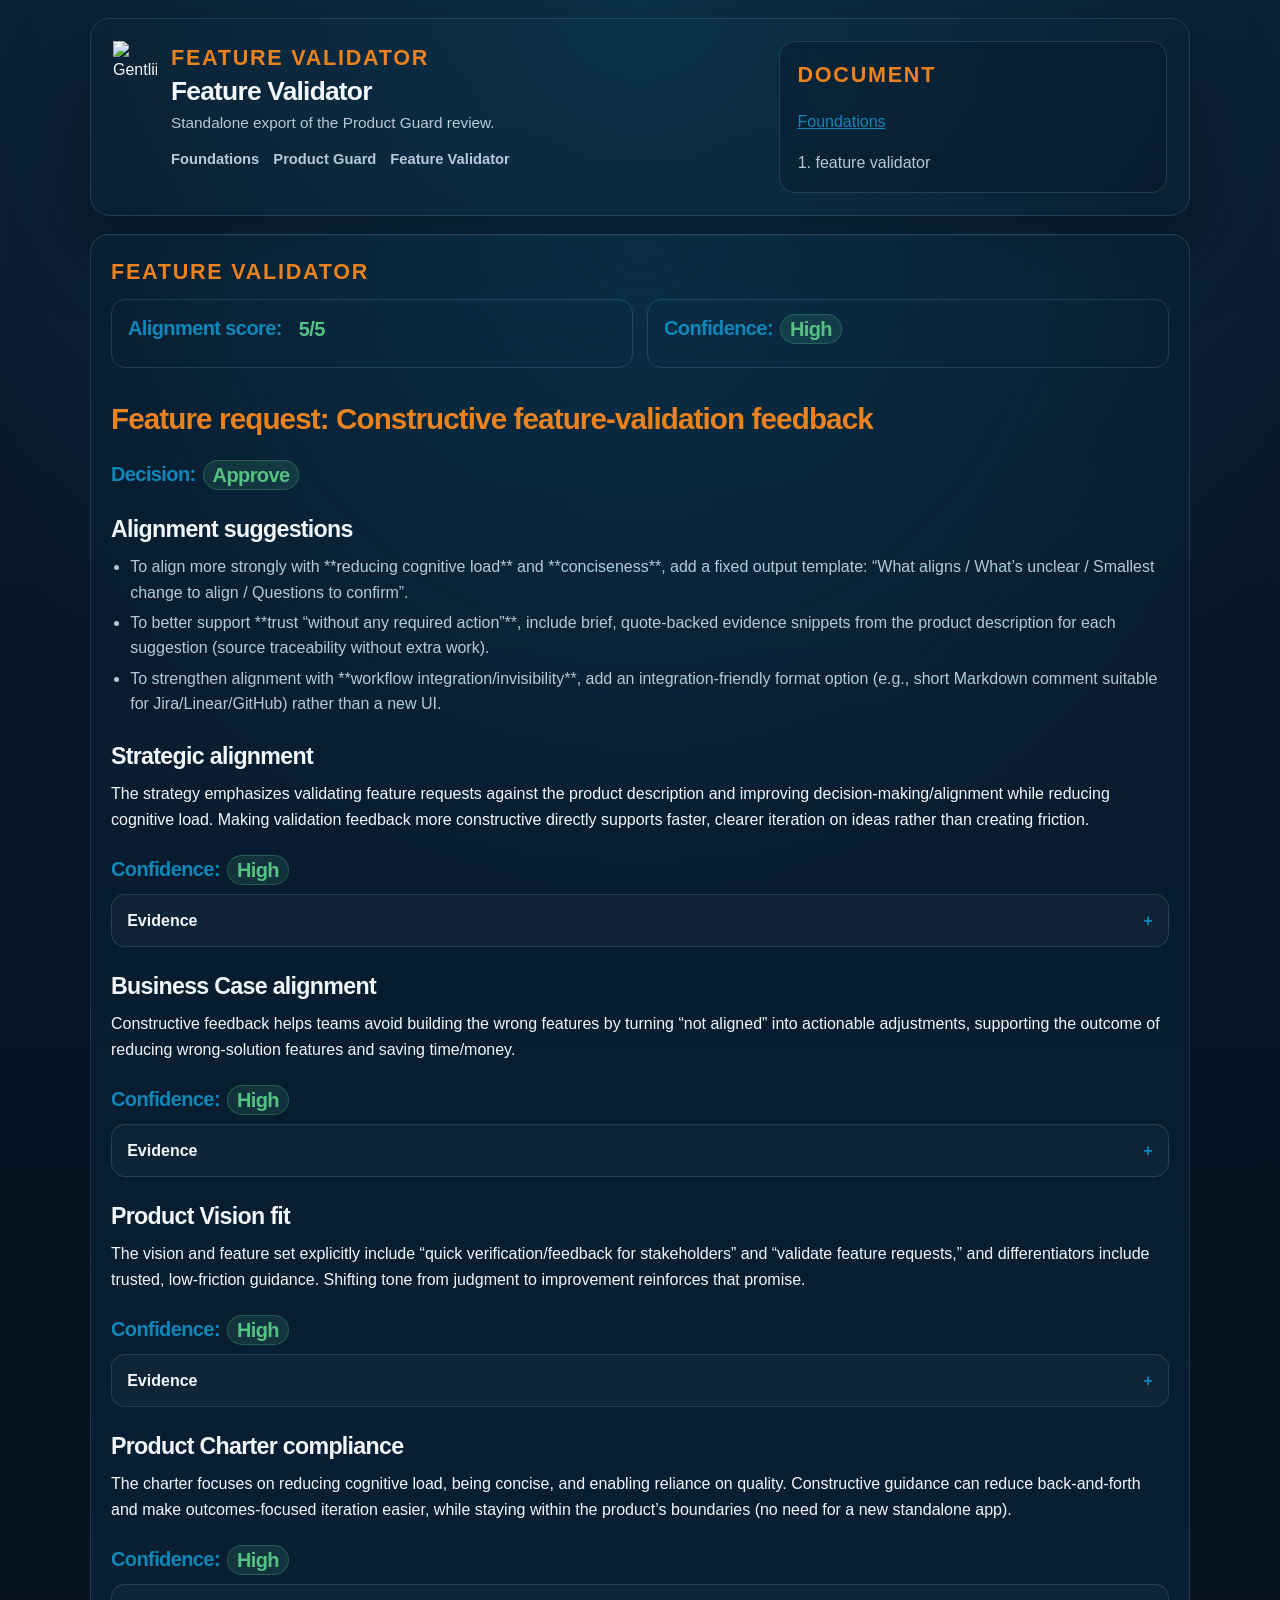
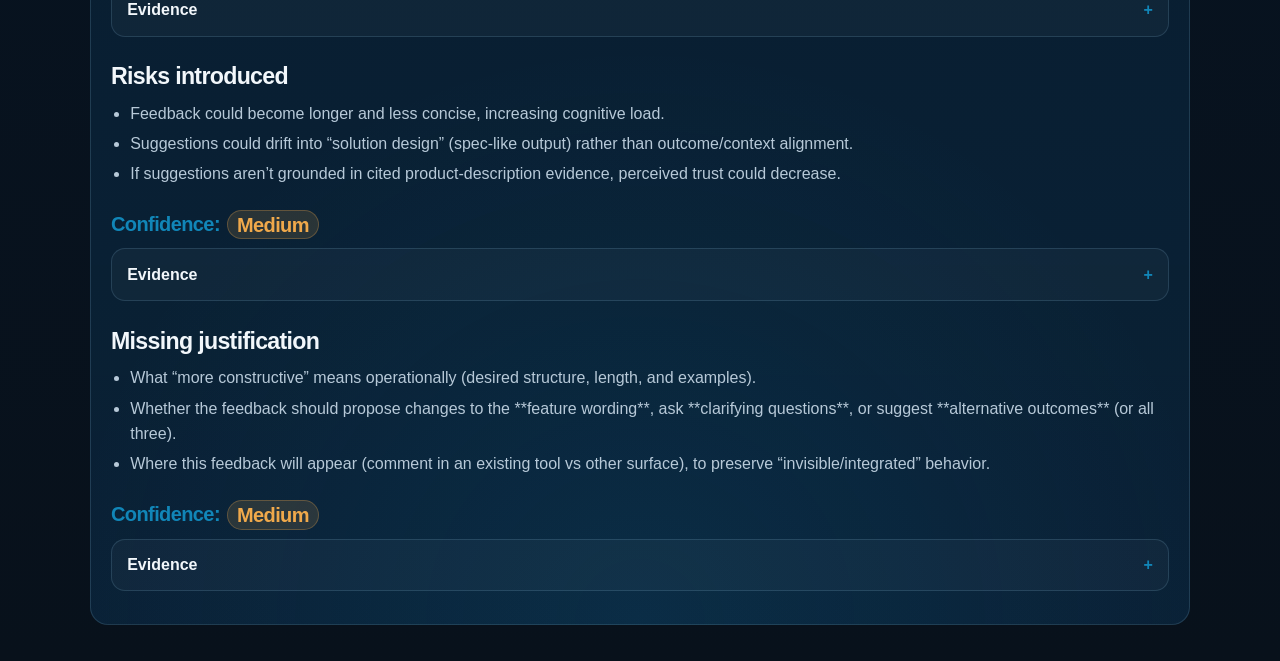
==== commit 968883d8: "Tweakes feature validation" ====
--- a/product-definitions/product-description/feature-validator.html
+++ b/product-definitions/product-description/feature-validator.html
@@ -36,34 +36,34 @@
         <div class="panel-eyebrow">feature validator</div>
         <div class="doc-content">
           <div class="doc-dual-section-grid"><section class="doc-side-section"><h3 class="metric-heading">Alignment score: <span class="metric-value metric-pill score-pill score-5">5/5</span></h3></section><section class="doc-side-section"><h3 class="metric-heading">Confidence: <span class="metric-value metric-pill metric-high">High</span></h3></section></div>
-          <h1>Feature request: Constructive feature-validation feedback (improvement-focused)</h1>
+          <h1>Feature request: Constructive feature-validation feedback</h1>
           <h3 class="metric-heading">Decision: <span class="metric-value metric-pill metric-high">Approve</span></h3>
           <h2>Alignment suggestions</h2>
-          <ul><li>To align more strongly with **“reduce cognitive load” and “quick feedback”**, add a fixed output structure like: *1) What aligns, 2) What’s unclear/missing, 3) Smallest change to improve alignment, 4) Questions to answer*.</li><li>To better support **trusted quality “without any required action”**, include short evidence quotes from the product description for each suggestion (traceability).</li><li>To strengthen alignment with **integration/invisibility**, constrain the feedback to be concise (e.g., max bullets/length) so it fits well inside existing tool workflows (tickets, docs, PRDs).</li></ul>
+          <ul><li>To align more strongly with **reducing cognitive load** and **conciseness**, add a fixed output template: “What aligns / What’s unclear / Smallest change to align / Questions to confirm”.</li><li>To better support **trust “without any required action”**, include brief, quote-backed evidence snippets from the product description for each suggestion (source traceability without extra work).</li><li>To strengthen alignment with **workflow integration/invisibility**, add an integration-friendly format option (e.g., short Markdown comment suitable for Jira/Linear/GitHub) rather than a new UI.</li></ul>
           <h2>Strategic alignment</h2>
-          <p>This directly supports the mission and value proposition: helping product professionals and stakeholders reduce cognitive load and move faster by making feature validation clearer and more actionable.</p>
+          <p>The strategy emphasizes validating feature requests against the product description and improving decision-making/alignment while reducing cognitive load. Making validation feedback more constructive directly supports faster, clearer iteration on ideas rather than creating friction.</p>
           <h3 class="metric-heading">Confidence: <span class="metric-value metric-pill metric-high">High</span></h3>
-          <details class="evidence-accordion"><summary>Evidence</summary><div class="evidence-body"><p>“reduce cognitive load… enable faster value delivery”; “validate feature requests against the product description”; “give clarity and quick feedback”; “stakeholders a way to quickly verify a feature requests possibility.”</p></div></details>
+          <details class="evidence-accordion"><summary>Evidence</summary><div class="evidence-body"><p>“validate feature requests/ideas against the product description”; “Improve decision-making and alignment”; “Reduce cognitive load…”</p></div></details>
           <h2>Business Case alignment</h2>
-          <p>Constructive guidance increases the likelihood that teams adjust ideas into alignment (instead of stopping at a “not good” outcome), which supports the stated outcomes of building fewer wrong features and saving time/cost.</p>
+          <p>Constructive feedback helps teams avoid building the wrong features by turning “not aligned” into actionable adjustments, supporting the outcome of reducing wrong-solution features and saving time/money.</p>
+          <h3 class="metric-heading">Confidence: <span class="metric-value metric-pill metric-high">High</span></h3>
+          <details class="evidence-accordion"><summary>Evidence</summary><div class="evidence-body"><p>“reduce the amount of features that will be build that are not the right solution by 50%”; “give clarity and quick feedback”; “time and money saved”</p></div></details>
+          <h2>Product Vision fit</h2>
+          <p>The vision and feature set explicitly include “quick verification/feedback for stakeholders” and “validate feature requests,” and differentiators include trusted, low-friction guidance. Shifting tone from judgment to improvement reinforces that promise.</p>
+          <h3 class="metric-heading">Confidence: <span class="metric-value metric-pill metric-high">High</span></h3>
+          <details class="evidence-accordion"><summary>Evidence</summary><div class="evidence-body"><p>“provide quick verification/feedback for stakeholders”; “Validate feature requests/ideas against the product description”; “trusted quality ‘without any required action’”</p></div></details>
+          <h2>Product Charter compliance</h2>
+          <p>The charter focuses on reducing cognitive load, being concise, and enabling reliance on quality. Constructive guidance can reduce back-and-forth and make outcomes-focused iteration easier, while staying within the product’s boundaries (no need for a new standalone app).</p>
+          <h3 class="metric-heading">Confidence: <span class="metric-value metric-pill metric-high">High</span></h3>
+          <details class="evidence-accordion"><summary>Evidence</summary><div class="evidence-body"><p>“Reduce cognitive load…”; “very concise product definition”; “rely on the quality… without any required action”; “not… an additional app with an UI that needs an account”</p></div></details>
+          <h2>Risks introduced</h2>
+          <ul><li>Feedback could become longer and less concise, increasing cognitive load.</li><li>Suggestions could drift into “solution design” (spec-like output) rather than outcome/context alignment.</li><li>If suggestions aren’t grounded in cited product-description evidence, perceived trust could decrease.</li></ul>
           <h3 class="metric-heading">Confidence: <span class="metric-value metric-pill metric-medium">Medium</span></h3>
-          <details class="evidence-accordion"><summary>Evidence</summary><div class="evidence-body"><p>“reduce the amount of features… not the right solution by 50% (… feature requests… marked Not good)”; “time and money saved”; “give clarity and quick feedback.”</p></div></details>
-          <h2>Product Vision fit</h2>
-          <p>Matches the defined product capability of validating feature requests and guarding alignment; “more constructive” feedback is an implementation refinement that strengthens that capability.</p>
-          <h3 class="metric-heading">Confidence: <span class="metric-value metric-pill metric-high">High</span></h3>
-          <details class="evidence-accordion"><summary>Evidence</summary><div class="evidence-body"><p>“Validate feature requests/ideas against the product description; provide quick verification/feedback for stakeholders.”; “guard/ensure alignment across the generated documents.”</p></div></details>
-          <h2>Product Charter compliance</h2>
-          <p>Fully consistent with principles of reducing cognitive load and providing reliable guidance. It does not add a new UI-heavy surface or turn the product into a backlog tool; it refines the validator’s behavior/tone.</p>
-          <h3 class="metric-heading">Confidence: <span class="metric-value metric-pill metric-high">High</span></h3>
-          <details class="evidence-accordion"><summary>Evidence</summary><div class="evidence-body"><p>“Reduce cognitive load… minimizing required user actions.”; “Stakeholders should be able to rely on the quality… without any required action.”; “Not an additional app with a UI that needs an account.”; “The product is not another agile backlog product tool.”</p></div></details>
-          <h2>Risks introduced</h2>
-          <ul><li>If “constructive” feedback becomes too long, it can increase cognitive load and reduce “invisible” workflow fit.</li><li>If suggestions aren’t grounded in quotes/traceability, it may reduce perceived trust in the validator output.</li><li>Over-prescriptive guidance could unintentionally push toward spec/output rather than outcomes.</li></ul>
+          <details class="evidence-accordion"><summary>Evidence</summary><div class="evidence-body"><p>“very concise product definition”; “Outcome over output”; “rely on the quality…”</p></div></details>
+          <h2>Missing justification</h2>
+          <ul><li>What “more constructive” means operationally (desired structure, length, and examples).</li><li>Whether the feedback should propose changes to the **feature wording**, ask **clarifying questions**, or suggest **alternative outcomes** (or all three).</li><li>Where this feedback will appear (comment in an existing tool vs other surface), to preserve “invisible/integrated” behavior.</li></ul>
           <h3 class="metric-heading">Confidence: <span class="metric-value metric-pill metric-medium">Medium</span></h3>
-          <details class="evidence-accordion"><summary>Evidence</summary><div class="evidence-body"><p>“very concise product definition”; “rely on the quality… without any required action”; “Outcome over output… Defining outcomes is very important.”</p></div></details>
-          <h2>Missing justification</h2>
-          <ul><li>Define what “more constructive” means operationally (required sections, max length, and how suggestions are derived from strategy/vision/charter).</li><li>Clarify whether the validator should propose *outcome reframes* (problem/outcome alternatives) in addition to scope tweaks, to reinforce “outcome over output.”</li></ul>
-          <h3 class="metric-heading">Confidence: <span class="metric-value metric-pill metric-medium">Medium</span></h3>
-          <details class="evidence-accordion"><summary>Evidence</summary><div class="evidence-body"><p>No supporting evidence found.</p></div></details>
+          <details class="evidence-accordion"><summary>Evidence</summary><div class="evidence-body"><p>“integrate within existing tools and workflows… not be an additional app…”; “Documents should be concise”</p></div></details>
         </div>
       </section>
     </main>
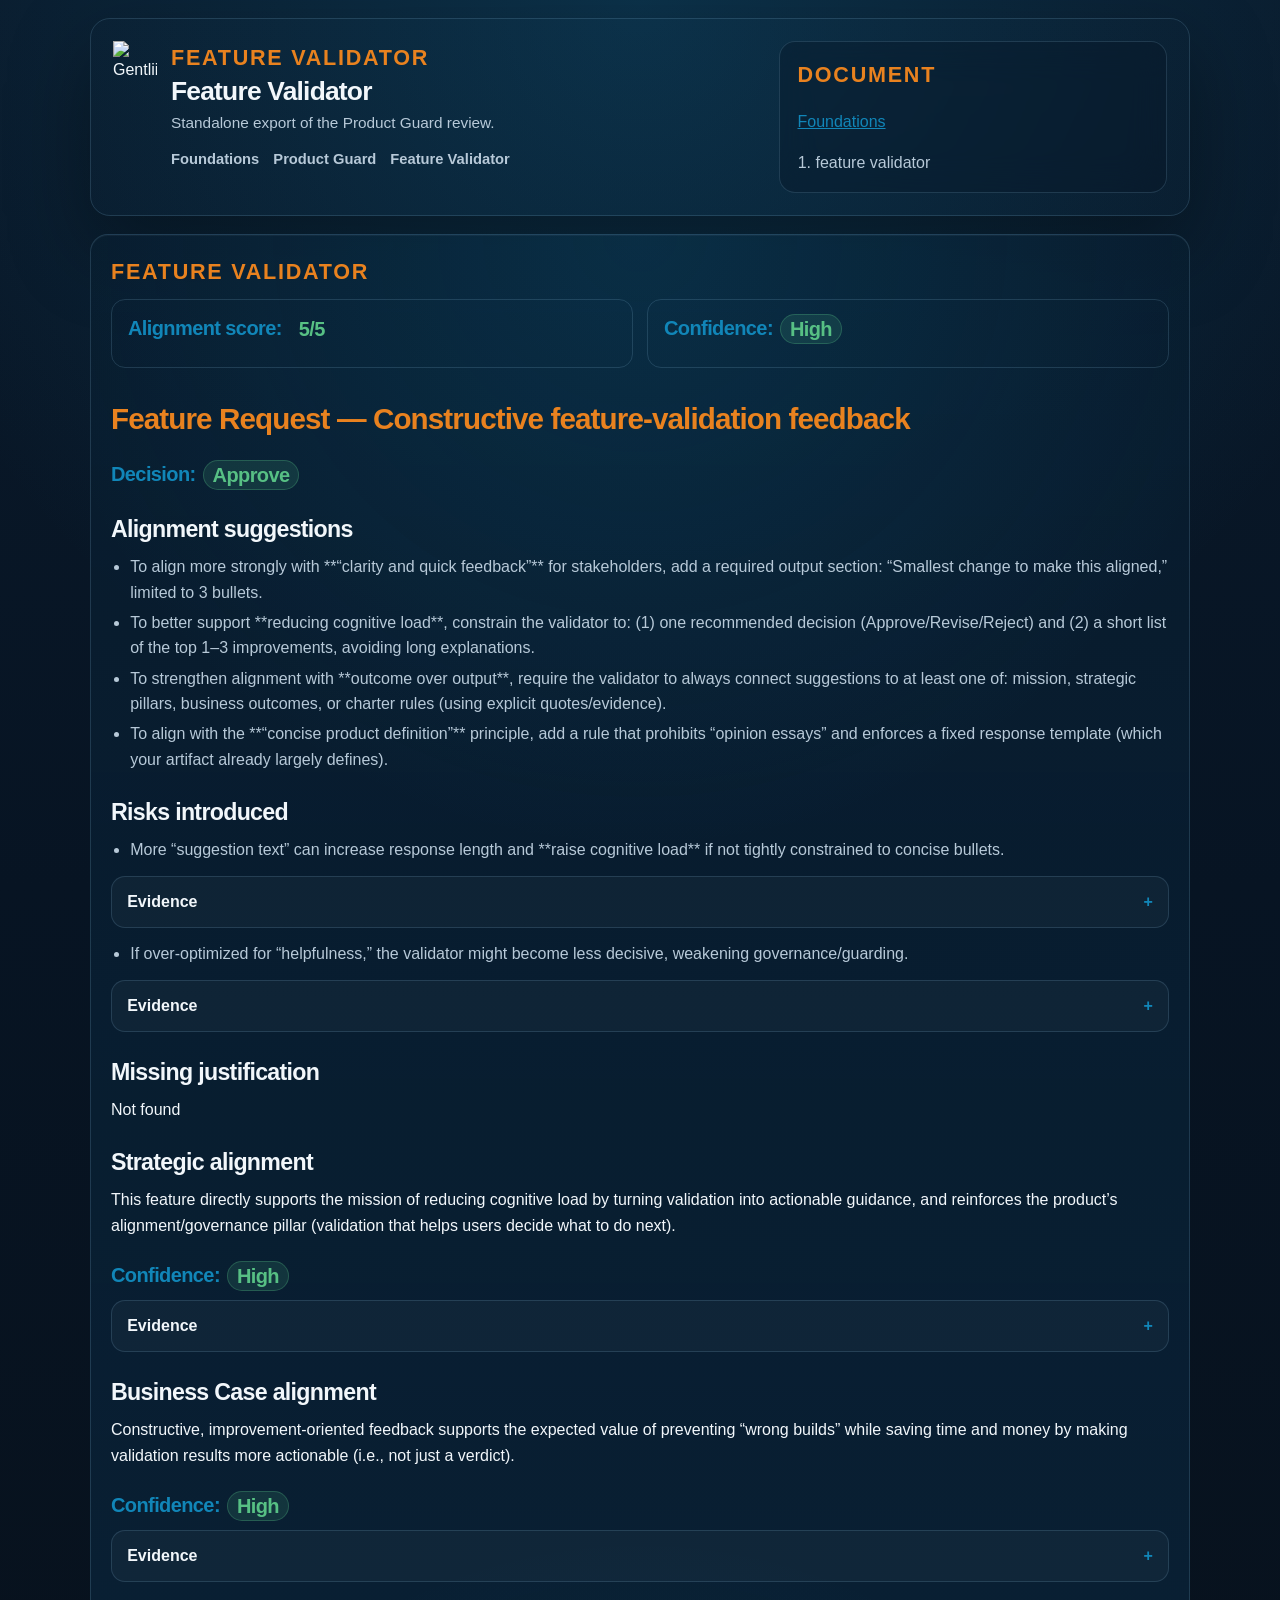
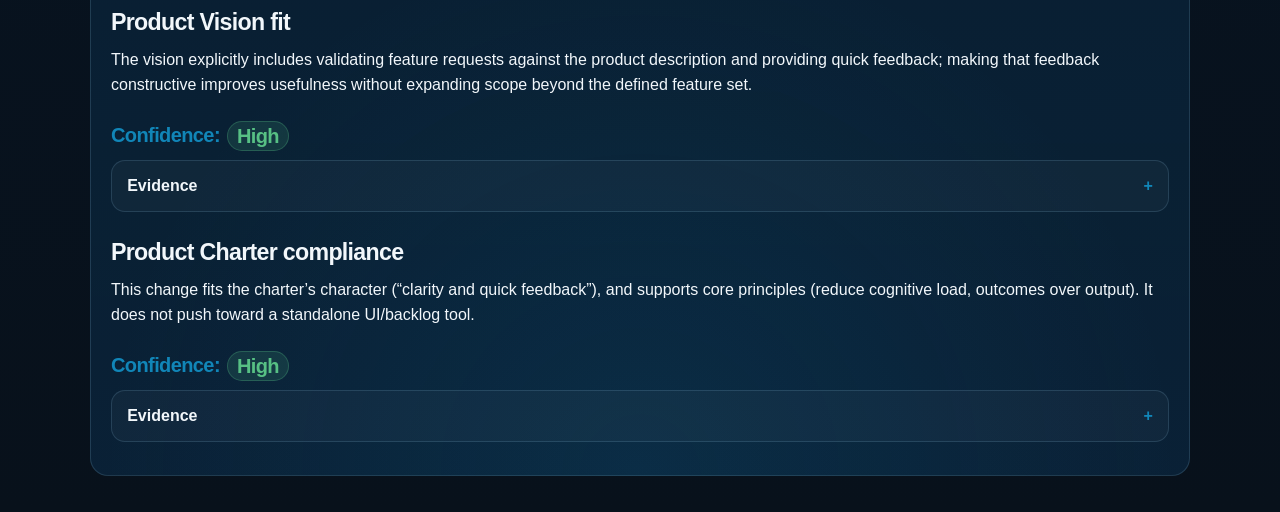
==== commit 43129548: "Moved Risks and Justification to top of featureVal" ====
--- a/product-definitions/product-description/feature-validator.html
+++ b/product-definitions/product-description/feature-validator.html
@@ -36,34 +36,33 @@
         <div class="panel-eyebrow">feature validator</div>
         <div class="doc-content">
           <div class="doc-dual-section-grid"><section class="doc-side-section"><h3 class="metric-heading">Alignment score: <span class="metric-value metric-pill score-pill score-5">5/5</span></h3></section><section class="doc-side-section"><h3 class="metric-heading">Confidence: <span class="metric-value metric-pill metric-high">High</span></h3></section></div>
-          <h1>Feature request: Constructive feature-validation feedback</h1>
+          <h1>Feature Request — Constructive feature-validation feedback</h1>
           <h3 class="metric-heading">Decision: <span class="metric-value metric-pill metric-high">Approve</span></h3>
           <h2>Alignment suggestions</h2>
-          <ul><li>To align more strongly with **reducing cognitive load** and **conciseness**, add a fixed output template: “What aligns / What’s unclear / Smallest change to align / Questions to confirm”.</li><li>To better support **trust “without any required action”**, include brief, quote-backed evidence snippets from the product description for each suggestion (source traceability without extra work).</li><li>To strengthen alignment with **workflow integration/invisibility**, add an integration-friendly format option (e.g., short Markdown comment suitable for Jira/Linear/GitHub) rather than a new UI.</li></ul>
+          <ul><li>To align more strongly with **“clarity and quick feedback”** for stakeholders, add a required output section: “Smallest change to make this aligned,” limited to 3 bullets.</li><li>To better support **reducing cognitive load**, constrain the validator to: (1) one recommended decision (Approve/Revise/Reject) and (2) a short list of the top 1–3 improvements, avoiding long explanations.</li><li>To strengthen alignment with **outcome over output**, require the validator to always connect suggestions to at least one of: mission, strategic pillars, business outcomes, or charter rules (using explicit quotes/evidence).</li><li>To align with the **“concise product definition”** principle, add a rule that prohibits “opinion essays” and enforces a fixed response template (which your artifact already largely defines).</li></ul>
+          <h2>Risks introduced</h2>
+          <ul><li>More “suggestion text” can increase response length and **raise cognitive load** if not tightly constrained to concise bullets.</li></ul>
+          <details class="evidence-accordion"><summary>Evidence</summary><div class="evidence-body"><p>“The users do not need very extensive descriptions but need a very concise product definition.”</p></div></details>
+          <ul><li>If over-optimized for “helpfulness,” the validator might become less decisive, weakening governance/guarding.</li></ul>
+          <details class="evidence-accordion"><summary>Evidence</summary><div class="evidence-body"><p>“The product will guard alignment…” / “validate feature requests against the product description.”</p></div></details>
+          <h2>Missing justification</h2>
+          <p>Not found</p>
           <h2>Strategic alignment</h2>
-          <p>The strategy emphasizes validating feature requests against the product description and improving decision-making/alignment while reducing cognitive load. Making validation feedback more constructive directly supports faster, clearer iteration on ideas rather than creating friction.</p>
+          <p>This feature directly supports the mission of reducing cognitive load by turning validation into actionable guidance, and reinforces the product’s alignment/governance pillar (validation that helps users decide what to do next).</p>
           <h3 class="metric-heading">Confidence: <span class="metric-value metric-pill metric-high">High</span></h3>
-          <details class="evidence-accordion"><summary>Evidence</summary><div class="evidence-body"><p>“validate feature requests/ideas against the product description”; “Improve decision-making and alignment”; “Reduce cognitive load…”</p></div></details>
+          <details class="evidence-accordion"><summary>Evidence</summary><div class="evidence-body"><p>“Help product professionals reduce cognitive load…” / “validate ideas/feature requests against that definition—reducing time spent, improving decision quality…” / “provide stakeholders a way to quickly verify a feature requests possibility.”</p></div></details>
           <h2>Business Case alignment</h2>
-          <p>Constructive feedback helps teams avoid building the wrong features by turning “not aligned” into actionable adjustments, supporting the outcome of reducing wrong-solution features and saving time/money.</p>
+          <p>Constructive, improvement-oriented feedback supports the expected value of preventing “wrong builds” while saving time and money by making validation results more actionable (i.e., not just a verdict).</p>
           <h3 class="metric-heading">Confidence: <span class="metric-value metric-pill metric-high">High</span></h3>
-          <details class="evidence-accordion"><summary>Evidence</summary><div class="evidence-body"><p>“reduce the amount of features that will be build that are not the right solution by 50%”; “give clarity and quick feedback”; “time and money saved”</p></div></details>
+          <details class="evidence-accordion"><summary>Evidence</summary><div class="evidence-body"><p>“give clarity and quick feedback” / “ensures ongoing alignment of ideas/features… reduces unnecessary feature build” / “time and money saved.”</p></div></details>
           <h2>Product Vision fit</h2>
-          <p>The vision and feature set explicitly include “quick verification/feedback for stakeholders” and “validate feature requests,” and differentiators include trusted, low-friction guidance. Shifting tone from judgment to improvement reinforces that promise.</p>
+          <p>The vision explicitly includes validating feature requests against the product description and providing quick feedback; making that feedback constructive improves usefulness without expanding scope beyond the defined feature set.</p>
           <h3 class="metric-heading">Confidence: <span class="metric-value metric-pill metric-high">High</span></h3>
-          <details class="evidence-accordion"><summary>Evidence</summary><div class="evidence-body"><p>“provide quick verification/feedback for stakeholders”; “Validate feature requests/ideas against the product description”; “trusted quality ‘without any required action’”</p></div></details>
+          <details class="evidence-accordion"><summary>Evidence</summary><div class="evidence-body"><p>“Validate feature requests/ideas against the product description and provide quick feedback” / “reduce the cognitive load… by… ensuring ongoing alignment and validation…”</p></div></details>
           <h2>Product Charter compliance</h2>
-          <p>The charter focuses on reducing cognitive load, being concise, and enabling reliance on quality. Constructive guidance can reduce back-and-forth and make outcomes-focused iteration easier, while staying within the product’s boundaries (no need for a new standalone app).</p>
+          <p>This change fits the charter’s character (“clarity and quick feedback”), and supports core principles (reduce cognitive load, outcomes over output). It does not push toward a standalone UI/backlog tool.</p>
           <h3 class="metric-heading">Confidence: <span class="metric-value metric-pill metric-high">High</span></h3>
-          <details class="evidence-accordion"><summary>Evidence</summary><div class="evidence-body"><p>“Reduce cognitive load…”; “very concise product definition”; “rely on the quality… without any required action”; “not… an additional app with an UI that needs an account”</p></div></details>
-          <h2>Risks introduced</h2>
-          <ul><li>Feedback could become longer and less concise, increasing cognitive load.</li><li>Suggestions could drift into “solution design” (spec-like output) rather than outcome/context alignment.</li><li>If suggestions aren’t grounded in cited product-description evidence, perceived trust could decrease.</li></ul>
-          <h3 class="metric-heading">Confidence: <span class="metric-value metric-pill metric-medium">Medium</span></h3>
-          <details class="evidence-accordion"><summary>Evidence</summary><div class="evidence-body"><p>“very concise product definition”; “Outcome over output”; “rely on the quality…”</p></div></details>
-          <h2>Missing justification</h2>
-          <ul><li>What “more constructive” means operationally (desired structure, length, and examples).</li><li>Whether the feedback should propose changes to the **feature wording**, ask **clarifying questions**, or suggest **alternative outcomes** (or all three).</li><li>Where this feedback will appear (comment in an existing tool vs other surface), to preserve “invisible/integrated” behavior.</li></ul>
-          <h3 class="metric-heading">Confidence: <span class="metric-value metric-pill metric-medium">Medium</span></h3>
-          <details class="evidence-accordion"><summary>Evidence</summary><div class="evidence-body"><p>“integrate within existing tools and workflows… not be an additional app…”; “Documents should be concise”</p></div></details>
+          <details class="evidence-accordion"><summary>Evidence</summary><div class="evidence-body"><p>“Reduce the cognitive load…” / “Defining outcomes is very important…” / “Should provide ‘clarity and quick feedback’ to stakeholders…” / Boundaries: “Not an additional app with a UI…” / “Not another agile backlog product tool.”</p></div></details>
         </div>
       </section>
     </main>
